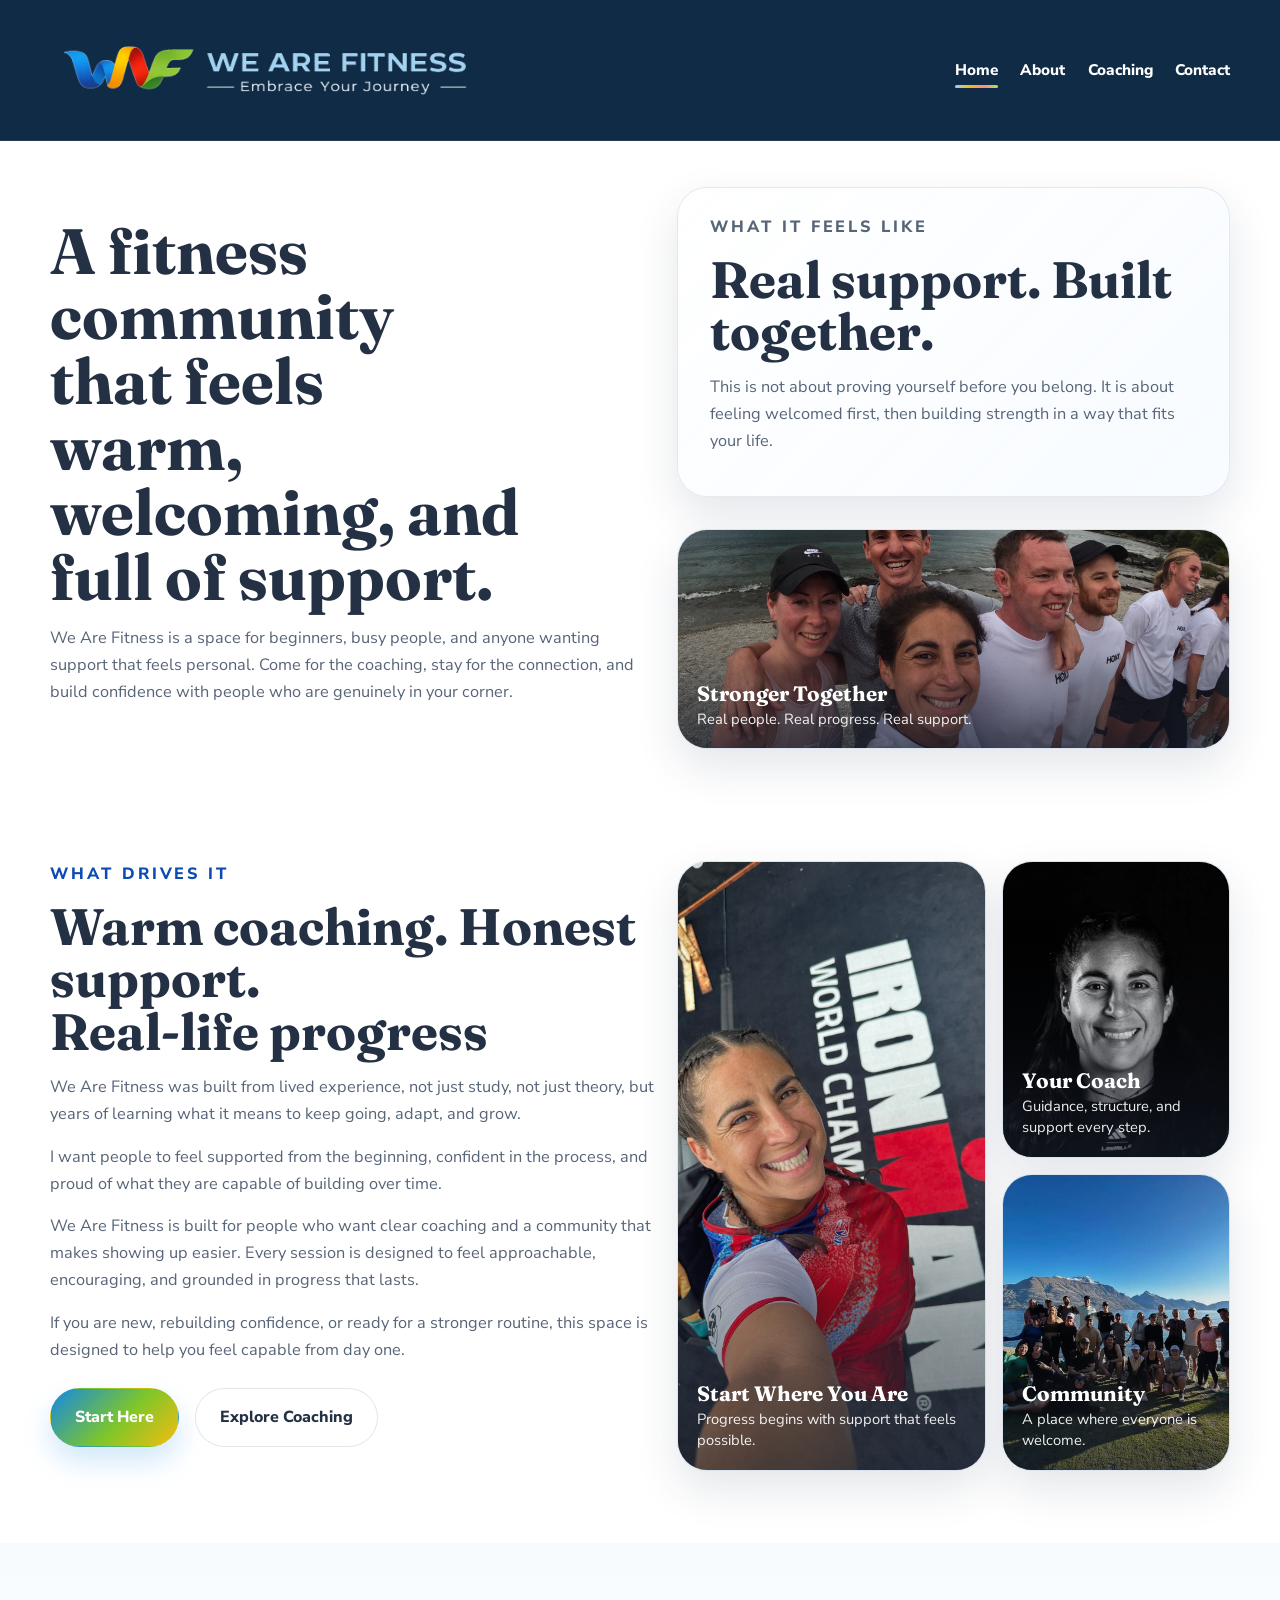
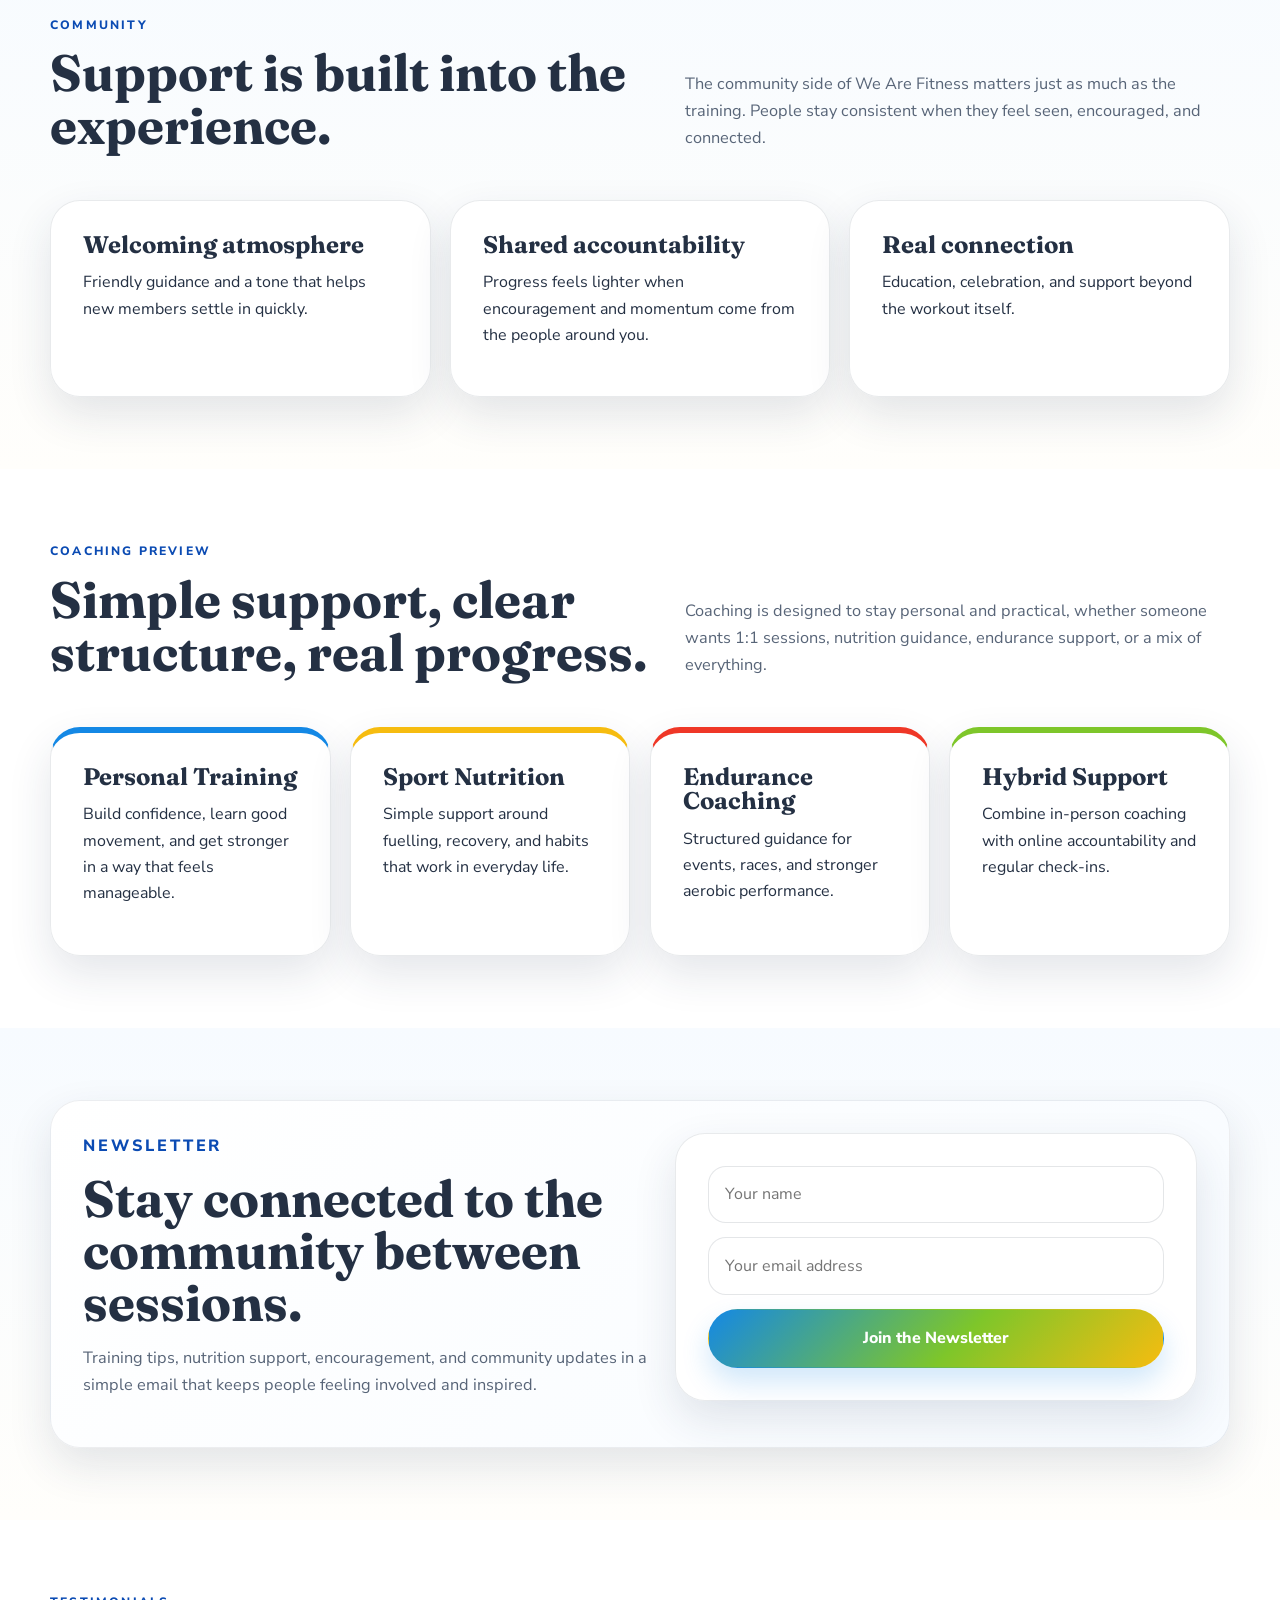
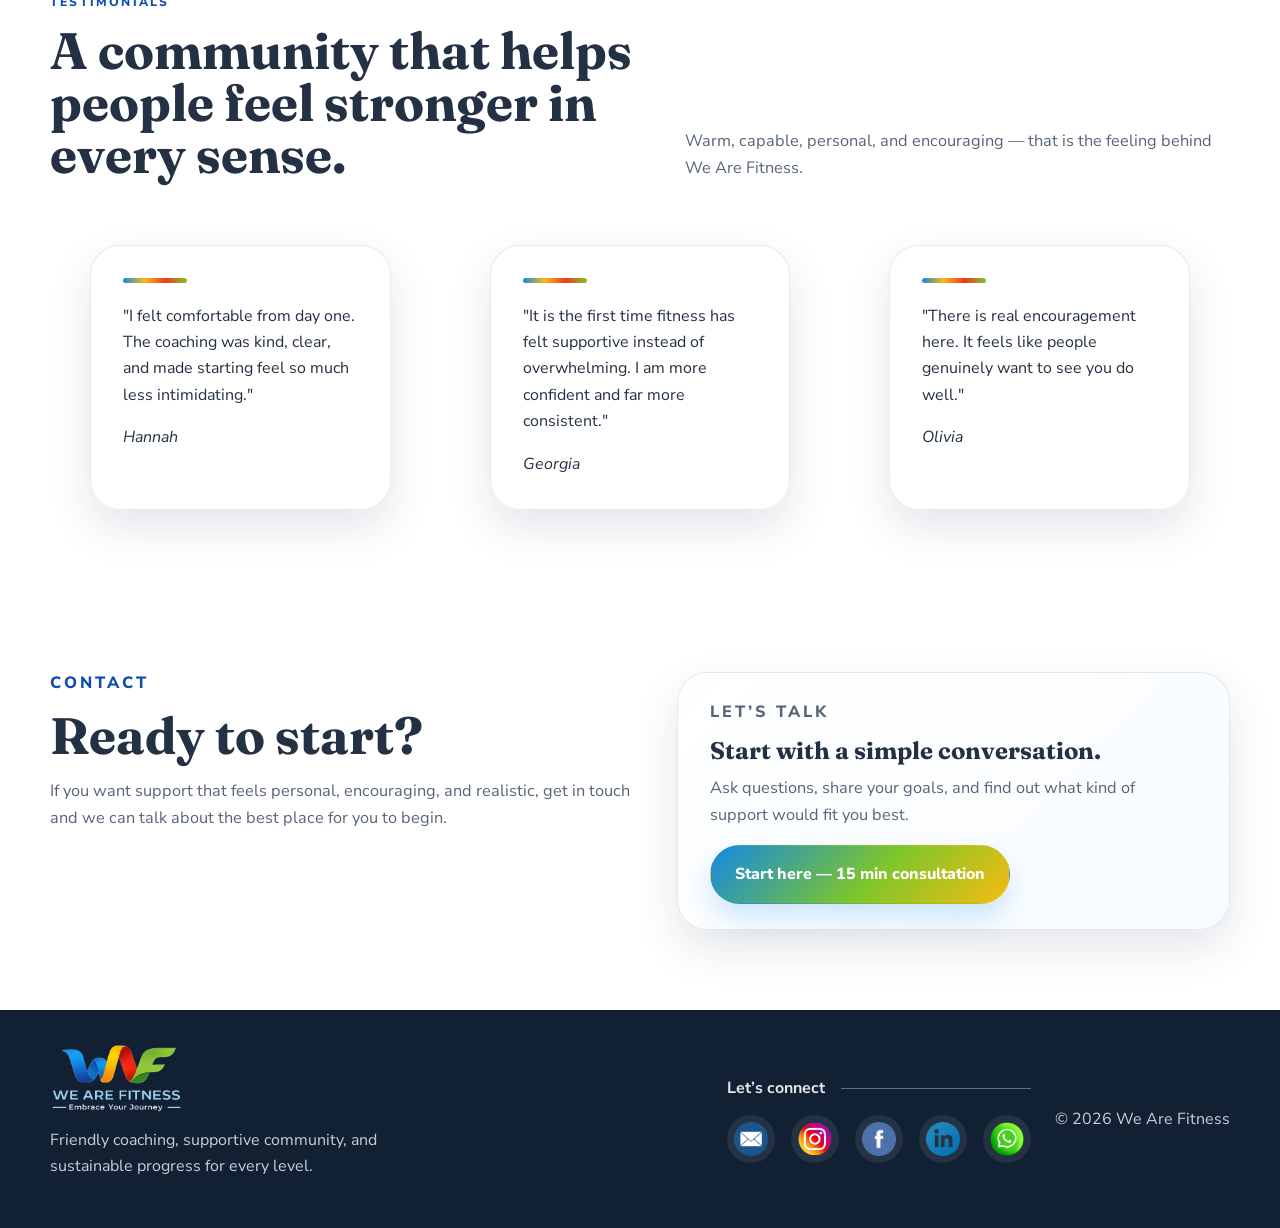
==== public/index.html @ d50c67e3 "Update index.html" ====
<!DOCTYPE html>
<html lang="en">
<head>
  <meta charset="UTF-8">
  <meta name="viewport" content="width=device-width, initial-scale=1.0">

  <title>We Are Fitness | Home</title>
  <meta
    name="description"
    content="Warm coaching. Honest support. Real-life progress."
  >

  <meta property="og:title" content="We Are Fitness">
  <meta property="og:description" content="Warm coaching. Honest support. Real-life progress.">
  <meta property="og:image" content="https://wearefitness.co/images/share-preview.png">
  <meta property="og:url" content="https://wearefitness.co">
  <meta property="og:type" content="website">

  <meta name="twitter:card" content="summary_large_image">
  <meta name="twitter:title" content="We Are Fitness">
  <meta name="twitter:description" content="Warm coaching. Honest support. Real-life progress.">
  <meta name="twitter:image" content="https://wearefitness.co/images/share-preview.png">

  <link rel="preconnect" href="https://fonts.googleapis.com">
  <link rel="preconnect" href="https://fonts.gstatic.com" crossorigin>
  <link href="https://fonts.googleapis.com/css2?family=Fraunces:wght@600;700&family=Nunito+Sans:wght@400;600;700;800&display=swap" rel="stylesheet">
  <link rel="stylesheet" href="style.css">
</head>
<body>
  <header class="site-header">
    <div class="container nav-shell">
      <a class="brand" href="index.html" aria-label="We Are Fitness home">
        <img class="site-logo" src="images/logo/logo_01.png" alt="We Are Fitness">
      </a>

      <button class="menu-toggle" type="button" aria-expanded="false" aria-label="Open menu">
        <span></span>
        <span></span>
        <span></span>
      </button>

      <nav class="site-nav" aria-label="Main navigation">
        <a class="is-active" href="index.html">Home</a>
        <a href="about.html">About</a>
        <a href="coaching.html">Coaching</a>
        <a href="contact.html">Contact</a>
      </nav>
    </div>
  </header>

  <main>
    <section class="hero">
      <div class="container hero-grid">
        <div class="hero-copy">
          <p class="eyebrow">Coaching. Community. Real life.</p>
          <h1>A fitness community that feels warm, welcoming, and full of support.</h1>
          <p class="hero-text">
            We Are Fitness is a space for beginners, busy people, and anyone wanting support that feels personal.
            Come for the coaching, stay for the connection, and build confidence with people who are genuinely in your corner.
          </p>
        </div>

        <div class="hero-visuals">
          <article class="story-card">
            <p class="story-label">What it feels like</p>
            <h2>Real support. Built together.</h2>
            <p>
              This is not about proving yourself before you belong. It is about feeling welcomed first,
              then building strength in a way that fits your life.
            </p>
          </article>

          <div class="photo-card photo-wide hero-single-photo">
            <img src="images/Pic_02.jpg" alt="Training session" class="real-image">
            <div class="image-overlay">
              <h3>Stronger Together</h3>
              <p>Real people. Real progress. Real support.</p>
            </div>
          </div>
        </div>
      </div>
    </section>

    <section class="section">
      <div class="container split-layout">
        <div class="section-copy">
          <p class="section-label">What drives it</p>
          <h2>Warm coaching. Honest support.<br>Real-life progress</h2>

          <p class="hero-text">
            We Are Fitness was built from lived experience, not just study, not just theory,
            but years of learning what it means to keep going, adapt, and grow.
          </p>

          <p>
            I want people to feel supported from the beginning, confident in the process,
            and proud of what they are capable of building over time.
          </p>

          <p>
            We Are Fitness is built for people who want clear coaching and a community that makes showing up easier.
            Every session is designed to feel approachable, encouraging, and grounded in progress that lasts.
          </p>

          <p>
            If you are new, rebuilding confidence, or ready for a stronger routine, this space is designed to help you feel capable from day one.
          </p>

          <div class="hero-actions" style="margin-top: 1.5rem;">
            <a class="button button-primary" href="contact.html">Start Here</a>
            <a class="button button-secondary" href="coaching.html">Explore Coaching</a>
          </div>
        </div>

        <div class="hero-photos home-bottom-photos">
          <div class="photo-card photo-tall">
            <img src="images/Pic_01.jpg" alt="Training environment" class="real-image">
            <div class="image-overlay">
              <h3>Start Where You Are</h3>
              <p>Progress begins with support that feels possible.</p>
            </div>
          </div>

          <div class="photo-card photo-small">
            <img src="images/coach.jpg" alt="Coach" class="real-image">
            <div class="image-overlay">
              <h3>Your Coach</h3>
              <p>Guidance, structure, and support every step.</p>
            </div>
          </div>

          <div class="photo-card photo-small">
            <img src="images/Pic_03.jpg" alt="Community moment" class="real-image">
            <div class="image-overlay">
              <h3>Community</h3>
              <p>A place where everyone is welcome.</p>
            </div>
          </div>
        </div>
      </div>
    </section>

    <section class="section section-soft">
      <div class="container">
        <div class="section-head">
          <div>
            <p class="section-label">Community</p>
            <h2>Support is built into the experience.</h2>
          </div>
          <p class="section-intro">
            The community side of We Are Fitness matters just as much as the training. People stay consistent when they feel seen, encouraged, and connected.
          </p>
        </div>

        <div class="community-grid">
          <article class="community-card">
            <h3>Welcoming atmosphere</h3>
            <p>Friendly guidance and a tone that helps new members settle in quickly.</p>
          </article>

          <article class="community-card">
            <h3>Shared accountability</h3>
            <p>Progress feels lighter when encouragement and momentum come from the people around you.</p>
          </article>

          <article class="community-card">
            <h3>Real connection</h3>
            <p>Education, celebration, and support beyond the workout itself.</p>
          </article>
        </div>
      </div>
    </section>

    <section class="section">
      <div class="container">
        <div class="section-head">
          <div>
            <p class="section-label">Coaching Preview</p>
            <h2>Simple support, clear structure, real progress.</h2>
          </div>
          <p class="section-intro">
            Coaching is designed to stay personal and practical, whether someone wants 1:1 sessions, nutrition guidance, endurance support, or a mix of everything.
          </p>
        </div>

        <div class="services-grid">
          <article class="service-card accent-blue">
            <h3>Personal Training</h3>
            <p>Build confidence, learn good movement, and get stronger in a way that feels manageable.</p>
          </article>

          <article class="service-card accent-yellow">
            <h3>Sport Nutrition</h3>
            <p>Simple support around fuelling, recovery, and habits that work in everyday life.</p>
          </article>

          <article class="service-card accent-red">
            <h3>Endurance Coaching</h3>
            <p>Structured guidance for events, races, and stronger aerobic performance.</p>
          </article>

          <article class="service-card accent-green">
            <h3>Hybrid Support</h3>
            <p>Combine in-person coaching with online accountability and regular check-ins.</p>
          </article>
        </div>
      </div>
    </section>

    <section class="section section-soft">
      <div class="container newsletter-shell">
        <div class="newsletter-copy">
          <p class="section-label">Newsletter</p>
          <h2>Stay connected to the community between sessions.</h2>
          <p>
            Training tips, nutrition support, encouragement, and community updates in a simple email that keeps people feeling involved and inspired.
          </p>
        </div>

        <form class="newsletter-form">
          <label class="sr-only" for="home-newsletter-name">Name</label>
          <input id="home-newsletter-name" name="name" type="text" placeholder="Your name">

          <label class="sr-only" for="home-newsletter-email">Email</label>
          <input id="home-newsletter-email" name="email" type="email" placeholder="Your email address">

          <button class="button button-primary" type="submit">Join the Newsletter</button>
        </form>
      </div>
    </section>

    <section class="section">
      <div class="container">
        <div class="section-head">
          <div>
            <p class="section-label">Testimonials</p>
            <h2>A community that helps people feel stronger in every sense.</h2>
          </div>
          <p class="section-intro">
            Warm, capable, personal, and encouraging — that is the feeling behind We Are Fitness.
          </p>
        </div>

        <div class="testimonials-grid">
          <blockquote class="testimonial-card">
            <p>"I felt comfortable from day one. The coaching was kind, clear, and made starting feel so much less intimidating."</p>
            <cite>Hannah</cite>
          </blockquote>

          <blockquote class="testimonial-card">
            <p>"It is the first time fitness has felt supportive instead of overwhelming. I am more confident and far more consistent."</p>
            <cite>Georgia</cite>
          </blockquote>

          <blockquote class="testimonial-card">
            <p>"There is real encouragement here. It feels like people genuinely want to see you do well."</p>
            <cite>Olivia</cite>
          </blockquote>
        </div>
      </div>
    </section>

    <section class="section contact-section">
      <div class="container split-layout">
        <div class="section-copy">
          <p class="section-label">Contact</p>
          <h2>Ready to start?</h2>
          <p>
            If you want support that feels personal, encouraging, and realistic, get in touch and we can talk about the best place for you to begin.
          </p>
        </div>

        <div class="story-card">
          <p class="story-label">Let’s talk</p>
          <h3>Start with a simple conversation.</h3>
          <p>
            Ask questions, share your goals, and find out what kind of support would fit you best.
          </p>

          <div style="margin-top: 1rem;">
            <a class="button button-primary" href="contact.html">Start here — 15 min consultation</a>
          </div>
        </div>
      </div>
    </section>
  </main>

  <footer class="site-footer">
    <div class="container footer-shell footer-stack">
      <div class="footer-branding">
        <img class="footer-logo" src="images/logo/logo_02.png" alt="We Are Fitness">
        <p>Friendly coaching, supportive community, and sustainable progress for every level.</p>
      </div>

      <div>
        <div class="footer-connect-row">
          <span class="footer-connect-text">Let’s connect</span>
          <div class="footer-connect-line"></div>
        </div>

        <div class="footer-social">
          <a href="mailto:wearefitness.nz@outlook.com" target="_blank" rel="noopener noreferrer" aria-label="Email We Are Fitness">
            <img src="images/icons/email.png" alt="Email">
          </a>

          <a href="https://www.instagram.com/wearefitness.pt/" target="_blank" rel="noopener noreferrer" aria-label="Instagram">
            <img src="images/icons/instagram.png" alt="Instagram">
          </a>

          <a href="https://www.facebook.com/wearefitness.nz" target="_blank" rel="noopener noreferrer" aria-label="Facebook">
            <img src="images/icons/facebook.png" alt="Facebook">
          </a>

          <a href="https://www.linkedin.com/in/carolina-ramirez-07b8783b6/" target="_blank" rel="noopener noreferrer" aria-label="LinkedIn">
            <img src="images/icons/linkin.png" alt="LinkedIn">
          </a>

          <a href="https://wa.me/64211202009" target="_blank" rel="noopener noreferrer" aria-label="WhatsApp">
            <img src="images/icons/whatsapp.png" alt="WhatsApp">
          </a>
        </div>
      </div>

      <p class="footer-copy">© 2026 We Are Fitness</p>
    </div>
  </footer>

  <script src="script.js"></script>
</body>
</html>
---- public/style.css ----
:root {
  --brand-blue: #1488e5;
  --brand-blue-deep: #0b4bb3;
  --brand-yellow: #f6bc10;
  --brand-red: #ef3727;
  --brand-green: #7ec62a;
  --ink: #243043;
  --ink-soft: #586578;
  --surface: #ffffff;
  --surface-soft: #f7fbff;
  --border: rgba(36, 48, 67, 0.1);
  --shadow: 0 18px 44px rgba(29, 47, 84, 0.12);
  --radius-xl: 30px;
  --radius-lg: 22px;
  --radius-md: 16px;
  --container: 1180px;
}

* {
  box-sizing: border-box;
}

html {
  scroll-behavior: smooth;
  width: 100%;
  overflow-x: hidden;
}

body {
  margin: 0;
  width: 100%;
  overflow-x: hidden;
  font-family: "Nunito Sans", sans-serif;
  color: var(--ink);
  line-height: 1.65;
  background: #ffffff;
}

a {
  color: inherit;
  text-decoration: none;
}

img {
  display: block;
  max-width: 100%;
}

button,
input,
textarea {
  font: inherit;
}

.container {
  width: min(calc(100% - 2rem), var(--container));
  margin: 0 auto;
}

.section {
  padding: 4.5rem 0;
}

.section-soft {
  background: linear-gradient(180deg, #f7fbff 0%, #fffefb 100%);
}

.eyebrow,
.section-label,
.story-label {
  margin: 0 0 0.8rem;
  font-size: 0.76rem;
  font-weight: 800;
  letter-spacing: 0.18em;
  text-transform: uppercase;
  color: rgba(255, 255, 255, 0.9);
}

h1,
h2,
h3 {
  margin: 0;
  font-family: "Fraunces", serif;
  line-height: 1.02;
}

h1 {
  font-size: clamp(2.5rem, 5vw, 4.5rem);
  margin-bottom: 1rem;
  max-width: 11ch;
}

h2 {
  font-size: clamp(2rem, 4vw, 3.4rem);
  margin-bottom: 1rem;
}

h3 {
  font-size: 1.5rem;
  margin-bottom: 0.75rem;
}

p {
  margin: 0 0 1rem;
}

.site-header {
  position: sticky;
  top: 0;
  z-index: 50;
  background: #102b46;
  border-bottom: 1px solid rgba(255, 255, 255, 0.08);
  backdrop-filter: blur(12px);
}

.nav-shell,
.footer-shell {
  display: flex;
  align-items: center;
  justify-content: space-between;
  gap: 1rem;
}

.nav-shell {
  padding: 0;
  min-height: auto;
  align-items: center;
}

.brand {
  display: inline-flex;
  align-items: center;
}

.site-logo {
  width: auto;
  height: clamp(110px, 11vw, 140px);
  max-width: min(420px, 60vw);
  object-fit: contain;
}

.site-nav {
  display: flex;
  align-items: center;
  gap: 1.4rem;
}

.site-nav a {
  position: relative;
  font-weight: 800;
  font-size: 0.96rem;
  color: #ffffff;
}

.site-nav a::after {
  content: "";
  position: absolute;
  left: 0;
  bottom: -0.35rem;
  width: 100%;
  height: 3px;
  border-radius: 999px;
  background: linear-gradient(90deg, #8fd3ff, var(--brand-yellow), #ff8a80, #a7e163);
  opacity: 0;
  transform: scaleX(0.6);
  transition: opacity 0.2s ease, transform 0.2s ease;
}

.site-nav a:hover::after,
.site-nav a.is-active::after {
  opacity: 1;
  transform: scaleX(1);
}

.menu-toggle {
  display: none;
  width: 46px;
  height: 46px;
  padding: 0;
  border: 1px solid rgba(255, 255, 255, 0.2);
  border-radius: 50%;
  background: rgba(255, 255, 255, 0.08);
  cursor: pointer;
}

.menu-toggle span {
  display: block;
  width: 18px;
  height: 2px;
  margin: 4px auto;
  background: #ffffff;
}

.hero {
  padding: 2.75rem 0 2.5rem;
}

.page-hero {
  margin-top: 2rem;
}

.hero-grid,
.split-layout,
.newsletter-shell {
  display: grid;
  grid-template-columns: 1.05fr 0.95fr;
  gap: 1rem;
  align-items: start;
}

.hero-copy,
.hero-visuals,
.hero-grid > *,
.split-layout > *,
.newsletter-shell > *,
.section-head > *,
.community-grid > *,
.services-grid > *,
.testimonials-grid > * {
  min-width: 0;
}

.hero-visuals {
  display: grid;
  gap: 2rem;
  align-content: start;
}

.hero-text,
.section-copy p,
.section-intro,
.newsletter-copy p,
.contact-card p,
.story-card p {
  color: var(--ink-soft);
  font-size: 1.02rem;
}

.hero-actions,
.section-cta-row {
  display: flex;
  flex-wrap: wrap;
  gap: 1rem;
}

.hero-actions {
  margin: 2rem 0 1.25rem;
}

.hero-highlights {
  display: flex;
  flex-wrap: wrap;
  gap: 0.75rem;
}

.hero-highlights span {
  padding: 0.7rem 1rem;
  border-radius: 999px;
  background: rgba(255, 255, 255, 0.86);
  border: 1px solid rgba(36, 48, 67, 0.08);
  font-weight: 700;
  font-size: 0.92rem;
}

.button {
  display: inline-flex;
  align-items: center;
  justify-content: center;
  min-height: 52px;
  padding: 0.95rem 1.5rem;
  border-radius: 999px;
  border: 1px solid transparent;
  font-weight: 800;
  transition: transform 0.2s ease, box-shadow 0.2s ease;
}

.button:hover {
  transform: translateY(-2px);
}

.button-primary {
  color: #ffffff;
  background: linear-gradient(135deg, var(--brand-blue) 0%, var(--brand-green) 55%, var(--brand-yellow) 100%);
  box-shadow: 0 14px 28px rgba(20, 136, 229, 0.2);
}

.button-secondary {
  background: #ffffff;
  border-color: rgba(36, 48, 67, 0.12);
}

.story-card,
.service-card,
.community-card,
.testimonial-card,
.contact-card,
.newsletter-form,
.photo-card {
  border-radius: var(--radius-xl);
  box-shadow: var(--shadow);
}

.story-card,
.service-card,
.community-card,
.testimonial-card,
.contact-card,
.newsletter-form {
  padding: 2rem;
  background: rgba(255, 255, 255, 0.92);
  border: 1px solid var(--border);
}

.story-card {
  align-self: start;
  margin-top: 0.15rem;
  padding: 1.6rem 2rem;
  background: linear-gradient(135deg, rgba(255, 255, 255, 0.98), rgba(247, 251, 255, 0.95));
}

.story-label,
.section-label,
.section-copy .section-label,
.newsletter-copy .section-label {
  color: var(--brand-blue-deep);
}

.hero-photos {
  display: grid;
  grid-template-columns: 1.15fr 0.85fr;
  grid-template-rows: repeat(2, minmax(180px, 1fr));
  gap: 1rem;
  align-items: stretch;
}

.photo-tall {
  grid-row: span 2;
  min-height: 430px;
}

.photo-small {
  min-height: 205px;
}

.photo-wide {
  min-height: 330px;
}

.photo-card {
  position: relative;
  overflow: hidden;
  border: 1px solid rgba(36, 48, 67, 0.08);
  background: #eaf4ff;
}

.real-image {
  width: 100%;
  height: 100%;
  min-height: inherit;
  object-fit: cover;
}

.photo-card::after {
  content: "";
  position: absolute;
  inset: 0;
  background: linear-gradient(to top, rgba(20, 26, 39, 0.68) 0%, rgba(20, 26, 39, 0.18) 42%, rgba(20, 26, 39, 0.02) 72%);
  z-index: 1;
}

.image-overlay {
  position: absolute;
  left: 1.2rem;
  right: 1.2rem;
  bottom: 1.15rem;
  z-index: 2;
  color: #ffffff;
}

.image-overlay h3 {
  margin: 0 0 0.3rem;
  font-size: 1.3rem;
  color: #ffffff;
}

.image-overlay p {
  margin: 0;
  color: rgba(255, 255, 255, 0.92);
  font-size: 0.92rem;
  line-height: 1.45;
}

.section-head {
  display: grid;
  grid-template-columns: 1.05fr 0.95fr;
  gap: 2rem;
  align-items: end;
  margin-bottom: 2rem;
}

.community-grid,
.services-grid,
.testimonials-grid {
  display: grid;
  gap: 1.2rem;
}

.community-grid {
  grid-template-columns: repeat(3, 1fr);
}

.services-grid {
  grid-template-columns: repeat(4, 1fr);
}

.testimonials-grid {
  grid-template-columns: repeat(3, 1fr);
}

.accent-blue {
  border-top: 6px solid var(--brand-blue);
}

.accent-yellow {
  border-top: 6px solid var(--brand-yellow);
}

.accent-red {
  border-top: 6px solid var(--brand-red);
}

.accent-green {
  border-top: 6px solid var(--brand-green);
}

.newsletter-shell {
  padding: 2rem;
  border-radius: var(--radius-xl);
  background: linear-gradient(135deg, rgba(255, 255, 255, 0.96), rgba(247, 251, 255, 0.96));
  border: 1px solid rgba(36, 48, 67, 0.08);
  box-shadow: var(--shadow);
}

.newsletter-form {
  display: grid;
  gap: 0.9rem;
}

.newsletter-form input {
  width: 100%;
  min-height: 52px;
  padding: 0.9rem 1rem;
  border: 1px solid rgba(36, 48, 67, 0.12);
  border-radius: 18px;
  background: #ffffff;
  color: var(--ink);
}

.testimonial-card::before {
  content: "";
  display: block;
  width: 64px;
  height: 5px;
  margin-bottom: 1.2rem;
  border-radius: 999px;
  background: linear-gradient(90deg, var(--brand-blue), var(--brand-yellow), var(--brand-red), var(--brand-green));
}

.contact-section {
  padding-bottom: 5rem;
}

.contact-card a,
.footer-links a {
  text-decoration: underline;
  text-underline-offset: 0.18em;
}

/* Social icons */
.social-links {
  display: flex;
  flex-direction: row;
  gap: 2rem;
  align-items: center;
  flex-wrap: wrap;
  margin-top: 1.2rem;
}

.social-links a {
  display: inline-flex;
  align-items: center;
  justify-content: center;
  width: 55px;
  height: 55px;
  border-radius: 90%;
  background: #102b46;
  border: none;
  box-shadow: none;
  transition: transform 0.25s ease, background 0.25s ease;
}

.social-links a:hover {
  transform: translateY(-4px);
  background: #1f4e86;
}

.social-links img {
  width: 85%;
  height: 85%;
  object-fit: contain;
}

/* About page */
.photo-about-hero {
  max-width: 350px;
  margin: 0 auto;
}

/* Contact page */
.photo-contact-hero {
  height: 240px;
}

.contact-top-row {
  display: grid;
  grid-template-columns: 1.2fr 0.8fr;
  gap: 2rem;
  align-items: start;
  margin-top: -2rem;
  margin-bottom: 2.5rem;
}

.contact-copy-block {
  max-width: 600px;
  margin: 0;
  padding: 0;
  background: transparent;
  box-shadow: none;
  border: none;
  border-radius: 0;
}

.contact-copy-block .section-label,
.contact-copy-block h2,
.contact-copy-block p {
  margin-left: 0;
  text-align: left;
}

.contact-icons {
  display: flex;
  align-items: flex-start;
  justify-content: flex-start;
  padding-top: 6.5rem;
}

.contact-icons .social-links {
  justify-content: flex-start;
  margin-top: 0;
  gap: 2.5rem;
}

.contact-form {
  max-width: 760px;
}

.site-footer {
  padding: 2rem 0;
  color: rgba(255, 255, 255, 0.78);
  background: #112033;
}

.footer-stack {
  display: grid;
  grid-template-columns: 1.3fr auto auto;
  align-items: center;
  gap: 1.5rem;
}

.footer-branding p {
  max-width: 24rem;
}

.footer-logo {
  height: 70px;
  width: auto;
  margin-bottom: 0.9rem;
}

.footer-links {
  display: flex;
  flex-wrap: wrap;
  gap: 1rem 1.4rem;
  font-weight: 700;
}

.footer-copy {
  margin: 0;
  white-space: nowrap;
}

.sr-only {
  position: absolute;
  width: 1px;
  height: 1px;
  padding: 0;
  margin: -1px;
  overflow: hidden;
  clip: rect(0, 0, 0, 0);
  white-space: nowrap;
  border: 0;
}

/* ===== FOOTER SOCIAL (GLOBAL) ===== */

.footer-connect-row {
  display: flex;
  align-items: center;
  gap: 1rem;
  margin-bottom: 0.85rem;
}

.footer-connect-text {
  font-weight: 700;
  color: rgba(255, 255, 255, 0.9);
  white-space: nowrap;
}

.footer-connect-line {
  height: 1px;
  background: rgba(255, 255, 255, 0.35);
  flex-grow: 1;
}

.footer-social {
  display: flex;
  flex-wrap: wrap;
  gap: 1rem;
  align-items: center;
  justify-content: flex-start;
}

.footer-social a {
  width: 52px;
  height: 52px;
  display: inline-flex;
  align-items: center;
  justify-content: center;
  border-radius: 50%;
  background: rgba(255, 255, 255, 0.08);
  overflow: hidden;
  transition: transform 0.25s ease, background 0.25s ease;
}

.footer-social a:hover {
  transform: translateY(-3px);
  background: rgba(255, 255, 255, 0.16);
}

.footer-social img {
  width: 24px;
  height: 24px;
  object-fit: contain;
}

@media (max-width: 1120px) {
  .hero-grid,
  .split-layout,
  .newsletter-shell,
  .section-head,
  .community-grid,
  .services-grid,
  .testimonials-grid,
  .footer-stack {
    grid-template-columns: 1fr;
  }

  .photo-tall {
    grid-row: auto;
    min-height: 340px;
  }

  .footer-copy {
    white-space: normal;
  }
}

@media (max-width: 980px) {
  .hero-photos {
    grid-template-columns: 1fr;
    grid-template-rows: auto;
  }

  .photo-tall,
  .photo-small,
  .photo-wide {
    min-height: 260px;
  }
}

@media (max-width: 900px) {
  .contact-top-row {
    grid-template-columns: 1fr;
    margin-top: -1rem;
  }

  .contact-icons {
    justify-content: flex-start;
    padding-top: 0;
  }

  .contact-icons .social-links {
    gap: 1.4rem;
  }
}

@media (max-width: 760px) {
  .menu-toggle {
    display: inline-block;
  }

  .site-nav {
    position: absolute;
    top: calc(100% + 0.6rem);
    right: 1rem;
    left: 1rem;
    display: none;
    flex-direction: column;
    align-items: flex-start;
    padding: 1rem;
    border-radius: var(--radius-lg);
    background: #163a63;
    border: 1px solid rgba(255, 255, 255, 0.12);
    box-shadow: var(--shadow);
  }

  .site-nav.is-open {
    display: flex;
  }

  .nav-shell {
    min-height: 90px;
  }

  .hero,
  .section {
    padding: 3.2rem 0;
  }

  .container {
    width: min(calc(100% - 1.2rem), var(--container));
  }

  h1 {
    max-width: 100%;
    font-size: clamp(2.1rem, 8vw, 3rem);
  }

  h2 {
    font-size: clamp(1.75rem, 7vw, 2.4rem);
  }

  .site-logo {
    height: clamp(95px, 22vw, 130px);
    max-width: 250px;
  }

  .story-card,
  .service-card,
  .community-card,
  .testimonial-card,
  .contact-card,
  .newsletter-form {
    padding: 1.4rem;
  }

  .image-overlay {
    left: 1rem;
    right: 1rem;
    bottom: 1rem;
  }

  .image-overlay h3 {
    font-size: 1.1rem;
  }

  .image-overlay p {
    font-size: 0.88rem;
  }

  .social-links {
    gap: 1rem;
  }

  .social-links a {
    width: 52px;
    height: 52px;
  }

  .social-links img {
    width: 65%;
    height: 65%;
  }
}

/* FORCE consistent footer icon size across all pages */
.site-footer .footer-social a {
  width: 48px !important;
  height: 48px !important;
}

.site-footer .footer-social img {
  width: 34px !important;
  height: 34px !important;
}

.hero-single-photo {
  min-height: 180px;
  max-height: 220px;
}
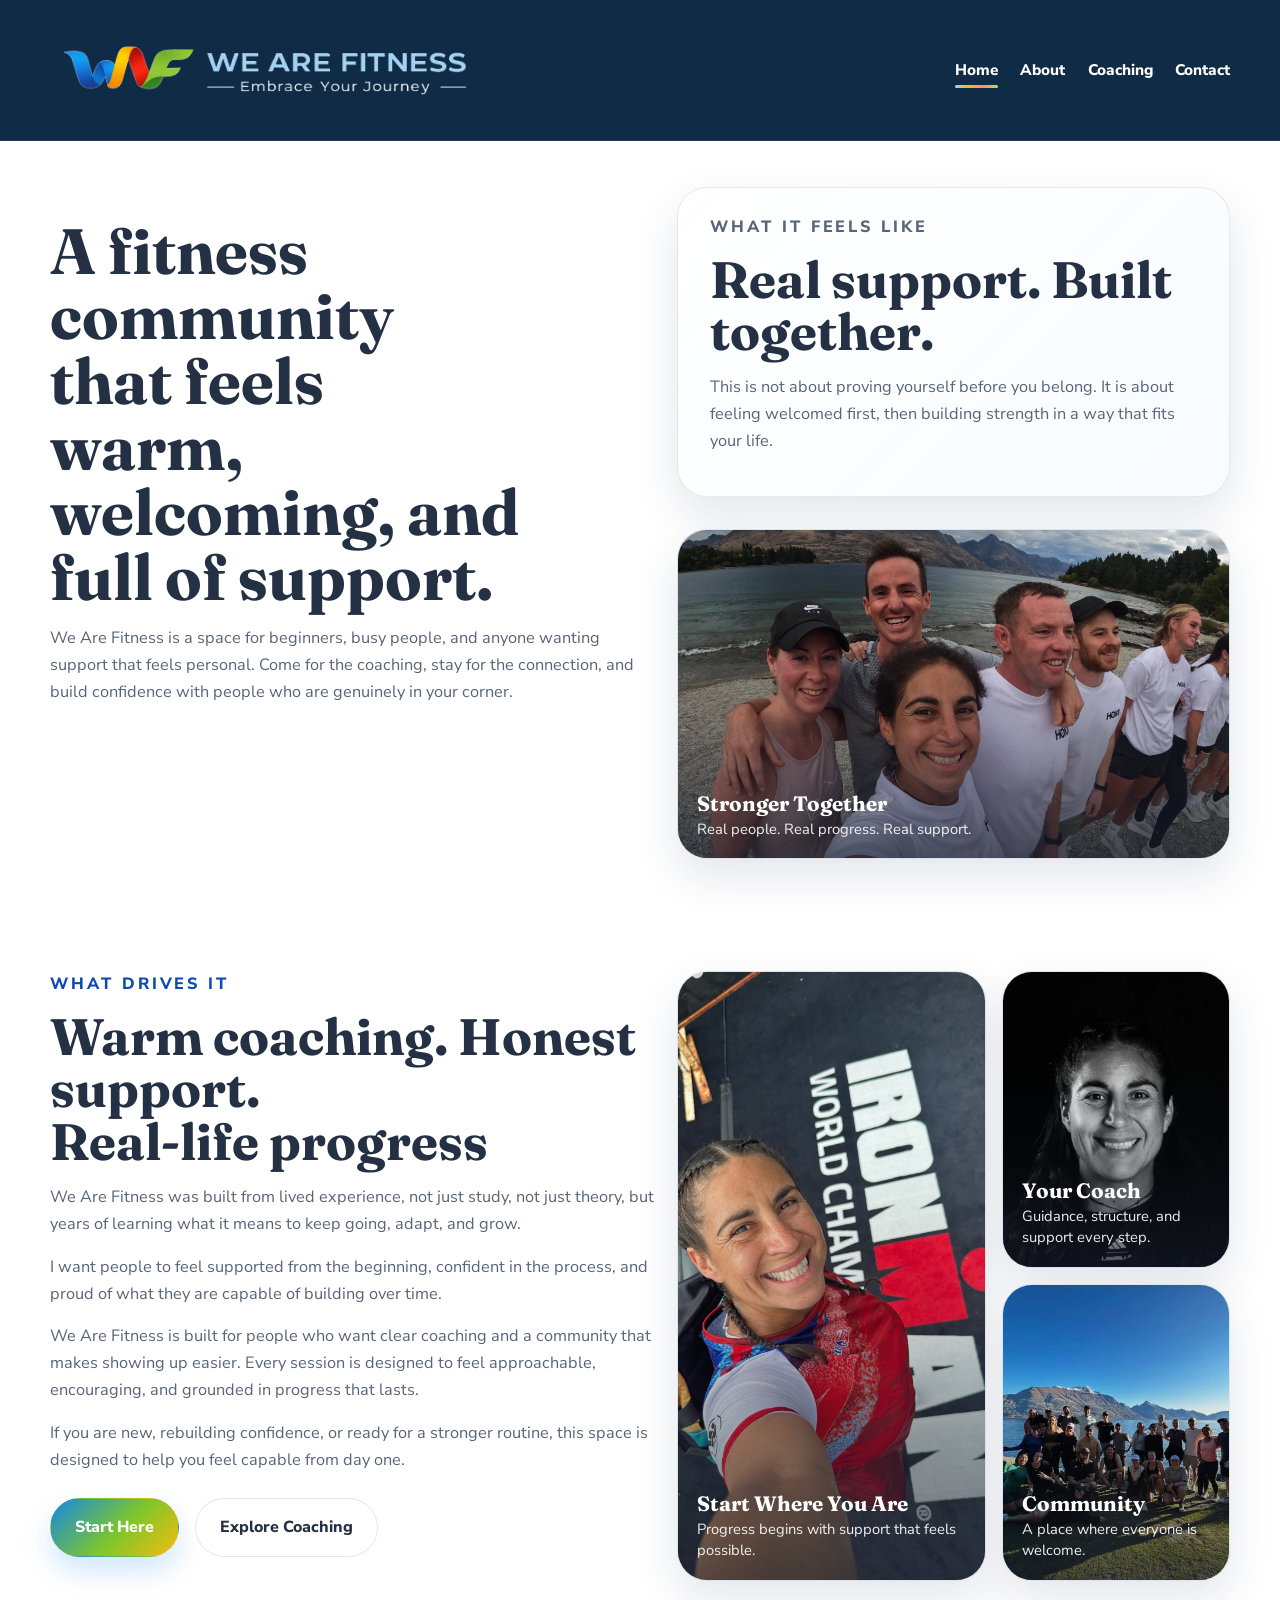
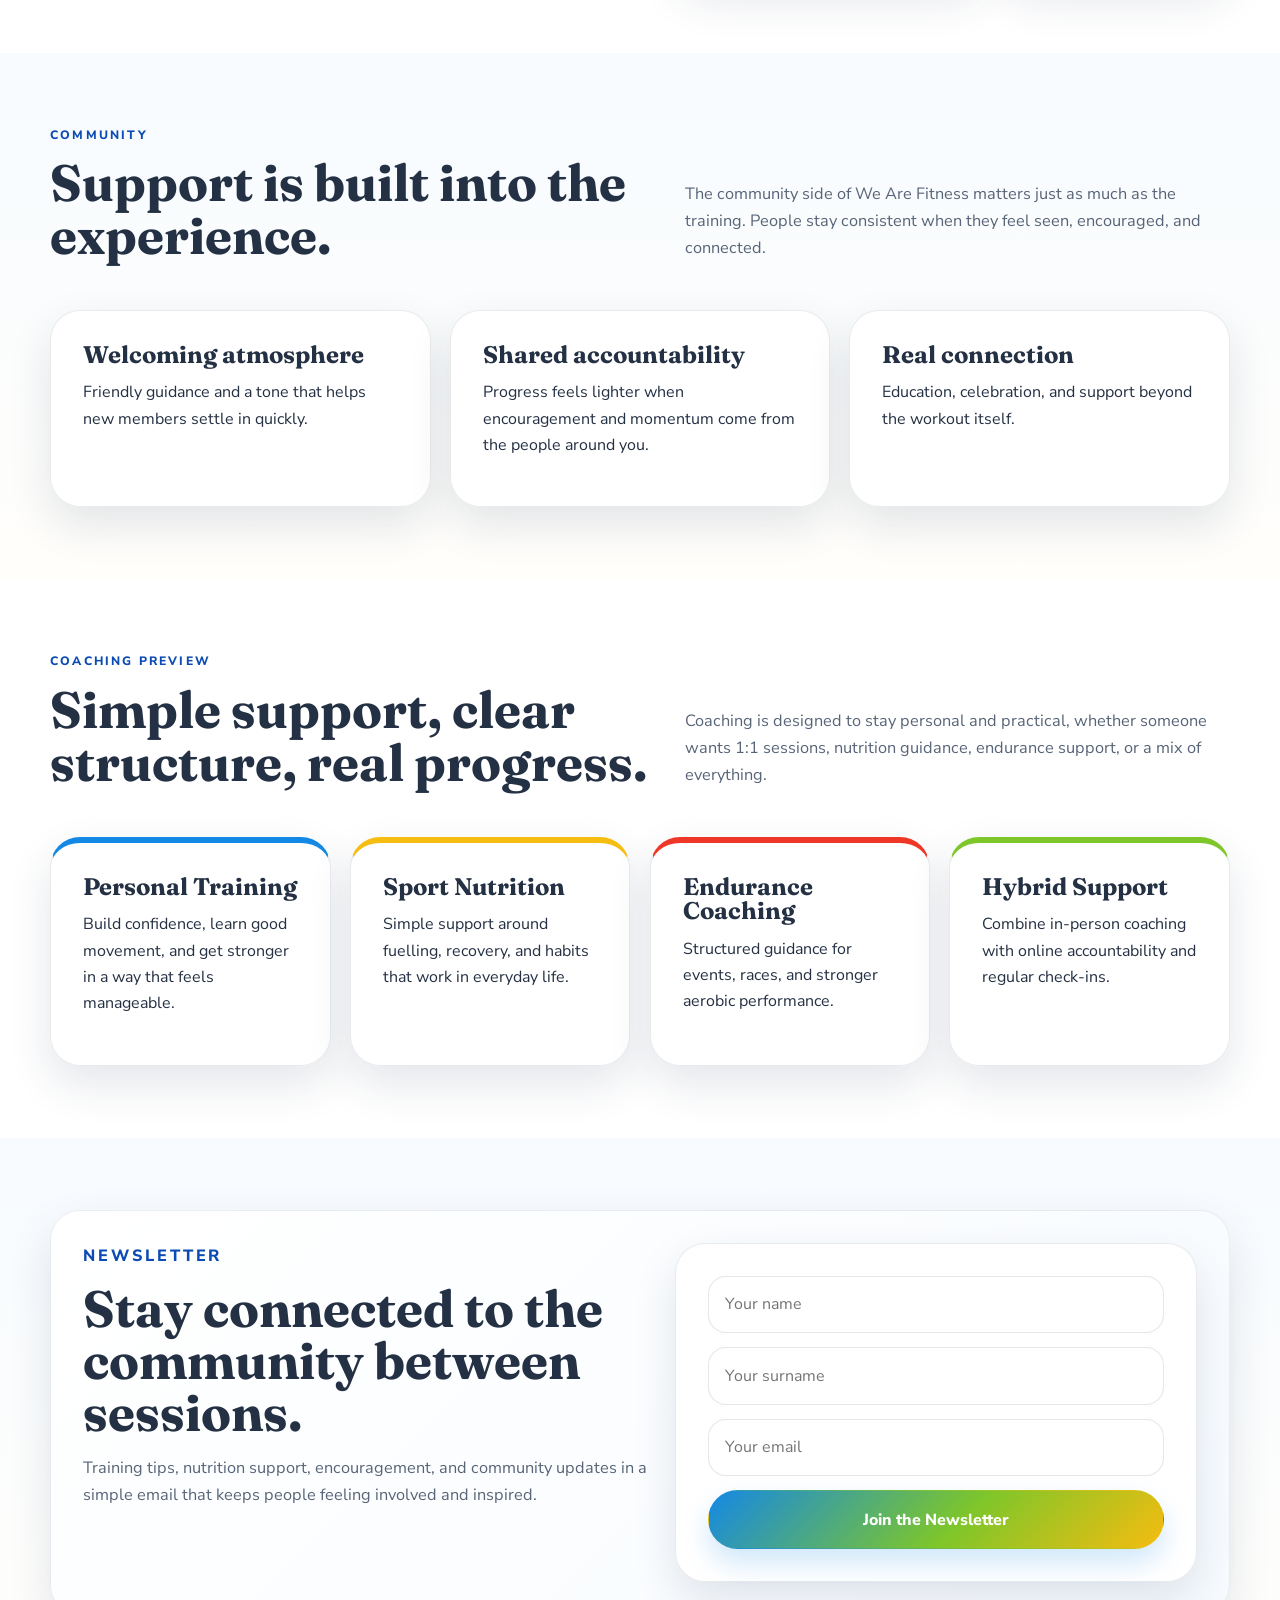
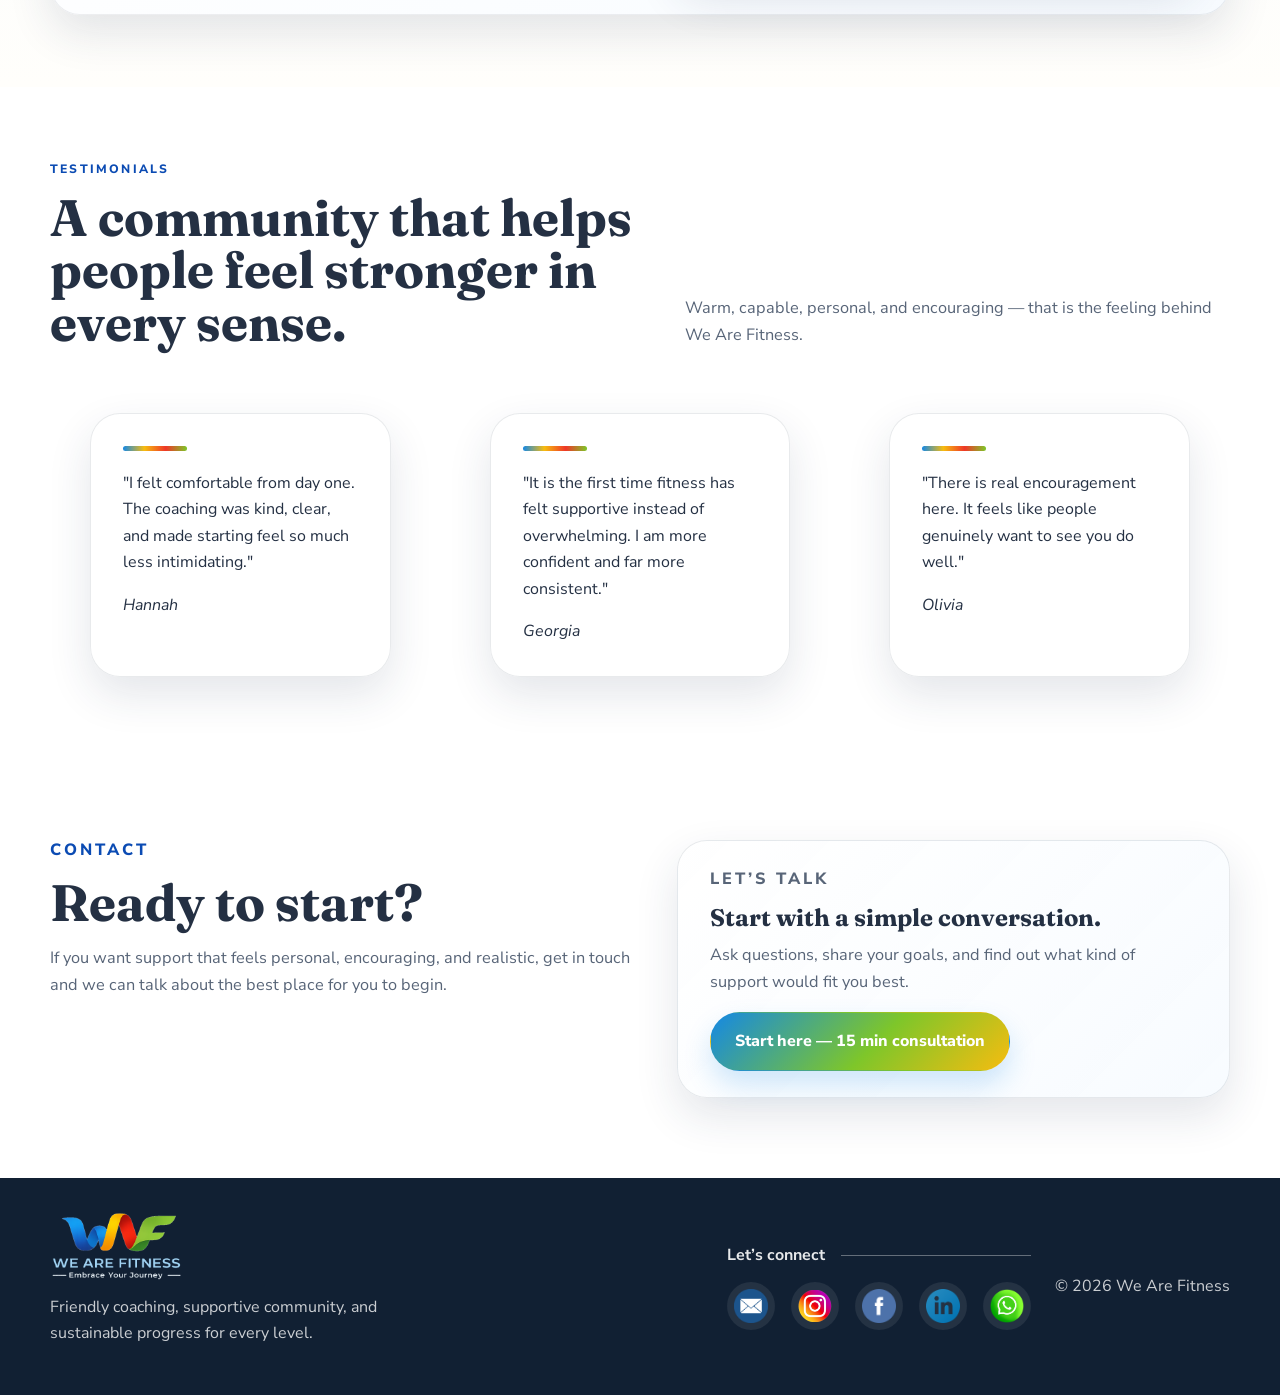
==== commit 176f4757: "Update index.html" ====
--- a/public/index.html
+++ b/public/index.html
@@ -217,16 +217,32 @@
           </p>
         </div>
 
-        <form class="newsletter-form">
-          <label class="sr-only" for="home-newsletter-name">Name</label>
-          <input id="home-newsletter-name" name="name" type="text" placeholder="Your name">
-
-          <label class="sr-only" for="home-newsletter-email">Email</label>
-          <input id="home-newsletter-email" name="email" type="email" placeholder="Your email address">
-
-          <button class="button button-primary" type="submit">Join the Newsletter</button>
-        </form>
-      </div>
+<form
+  action="https://wearefitness.us14.list-manage.com/subscribe/post?u=28959d4007cb6961cdeba0f75&amp;id=13c190676f&amp;f_id=00e0bee5f0"
+  method="post"
+  target="_blank"
+  class="newsletter-form"
+>
+
+  <input type="text" name="FNAME" placeholder="Your name">
+
+  <input type="text" name="LNAME" placeholder="Your surname">
+
+  <input type="email" name="EMAIL" placeholder="Your email" required>
+
+  <!-- 👇 THIS connects to Newsletter -->
+  <input type="hidden" name="group[47480][2]" value="1">
+
+  <!-- spam protection (keep this) -->
+  <div style="position:absolute; left:-5000px;" aria-hidden="true">
+    <input type="text" name="b_28959d4007cb6961cdeba0f75_13c190676f" tabindex="-1">
+  </div>
+
+  <button type="submit" class="button button-primary">
+    Join the Newsletter
+  </button>
+
+</form>
     </section>
 
     <section class="section">
--- a/public/style.css
+++ b/public/style.css
@@ -815,6 +815,85 @@
 }
 
 .hero-single-photo {
-  min-height: 180px;
   max-height: 220px;
 }
+
+.about-story-block .section-copy {
+  padding-right: 1rem;
+}
+.about-hero-photos {
+  display: grid;
+  grid-template-columns: 1.15fr 0.85fr;
+  grid-template-rows: repeat(2, minmax(220px, 1fr));
+  gap: 1rem;
+  align-items: stretch;
+}
+
+.about-hero-photos .photo-tall {
+  grid-row: span 2;
+  min-height: 500px;
+}
+
+.about-hero-photos .photo-small {
+  min-height: 240px;
+}
+
+.about-story-images-row {
+  display: grid;
+  grid-template-columns: 1fr 1fr;
+  gap: 1rem;
+}
+
+.about-story-images-row .photo-card {
+  min-height: 240px;
+}
+
+.about-story-images-row {
+  display: grid;
+  grid-template-columns: 1fr 1fr;
+  gap: 1rem;
+
+  margin-top: 3.5rem; /* 👈 THIS is the key */
+}
+
+.about-athlete-images {
+  display: grid;
+  grid-template-columns: 1fr 1fr;
+  gap: 1rem;
+
+  margin-top: 5.5rem;   /* push down */
+  margin-bottom: -1.5rem; /* 👈 pulls bottom back up */
+}
+
+.about-athlete-images .photo-card {
+  height: 260px;
+  overflow: hidden;
+  border-radius: 16px;
+}
+
+.about-athlete-images img {
+  width: 100%;
+  height: 100%;
+  object-fit: cover;
+}
+
+.about-athlete-images .photo-card:first-child img {
+  object-position: center 75%;
+}
+
+.about-story-block {
+  margin-bottom: 3.5rem;
+  align-items: center;
+}
+
+.about-story-block:last-child {
+  margin-bottom: 0;
+}
+
+.about-story-block:last-child .photo-tall {
+  min-height: 320px;
+}
+
+.about-story-block:last-child .photo-small {
+  min-height: 150px;
+}
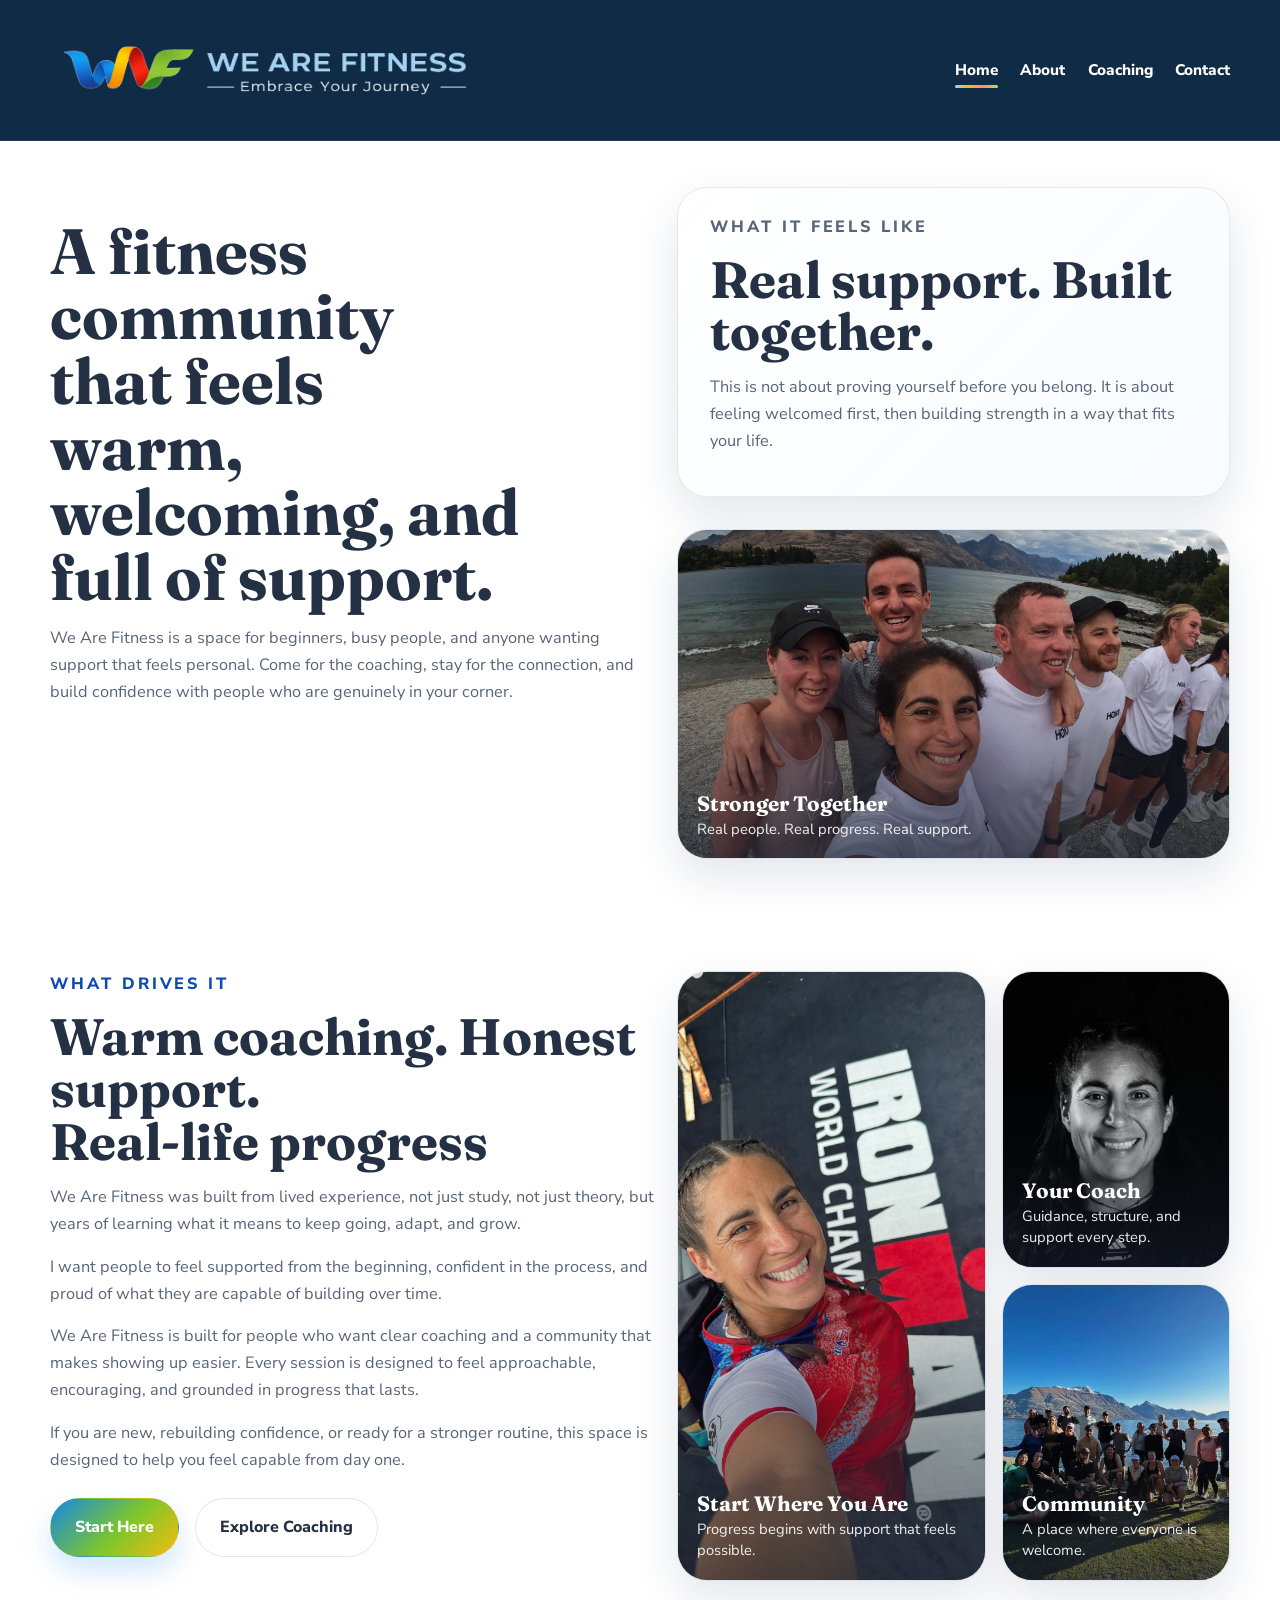
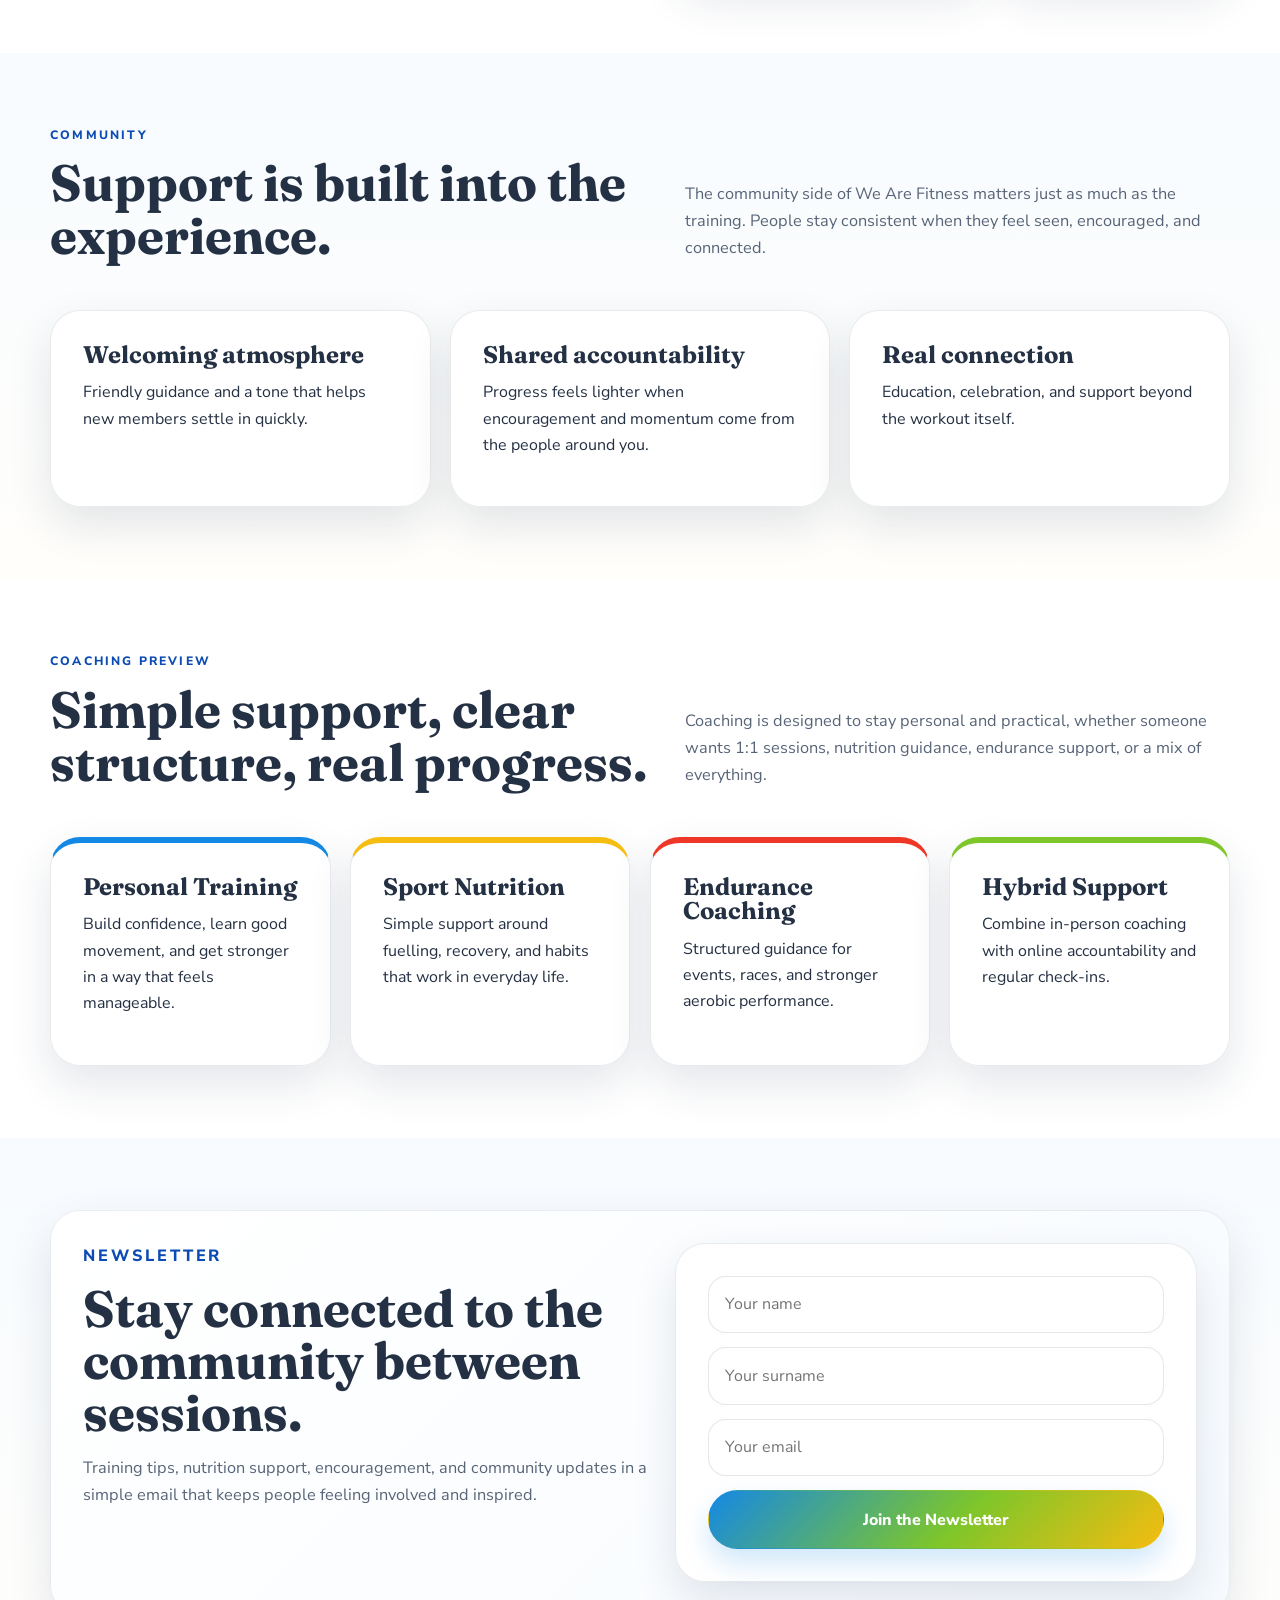
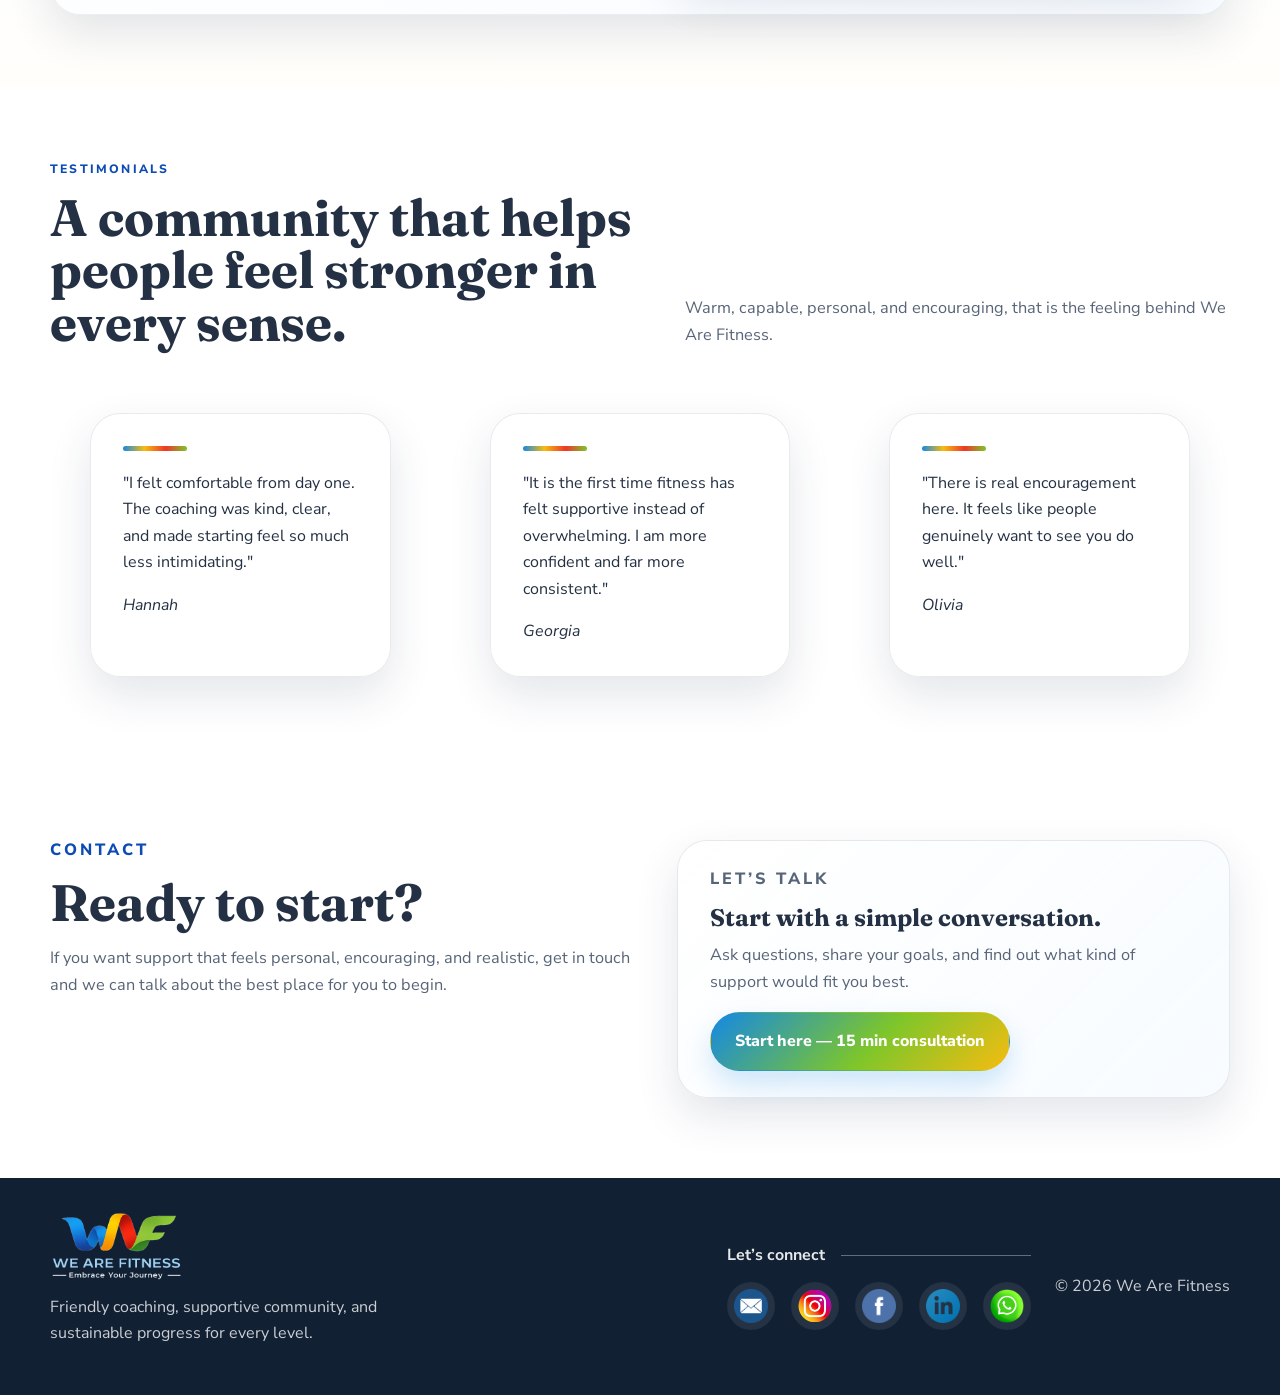
==== commit 3bc881bb: "Update index.html" ====
--- a/public/index.html
+++ b/public/index.html
@@ -253,7 +253,7 @@
             <h2>A community that helps people feel stronger in every sense.</h2>
           </div>
           <p class="section-intro">
-            Warm, capable, personal, and encouraging — that is the feeling behind We Are Fitness.
+            Warm, capable, personal, and encouraging, that is the feeling behind We Are Fitness.
           </p>
         </div>
 
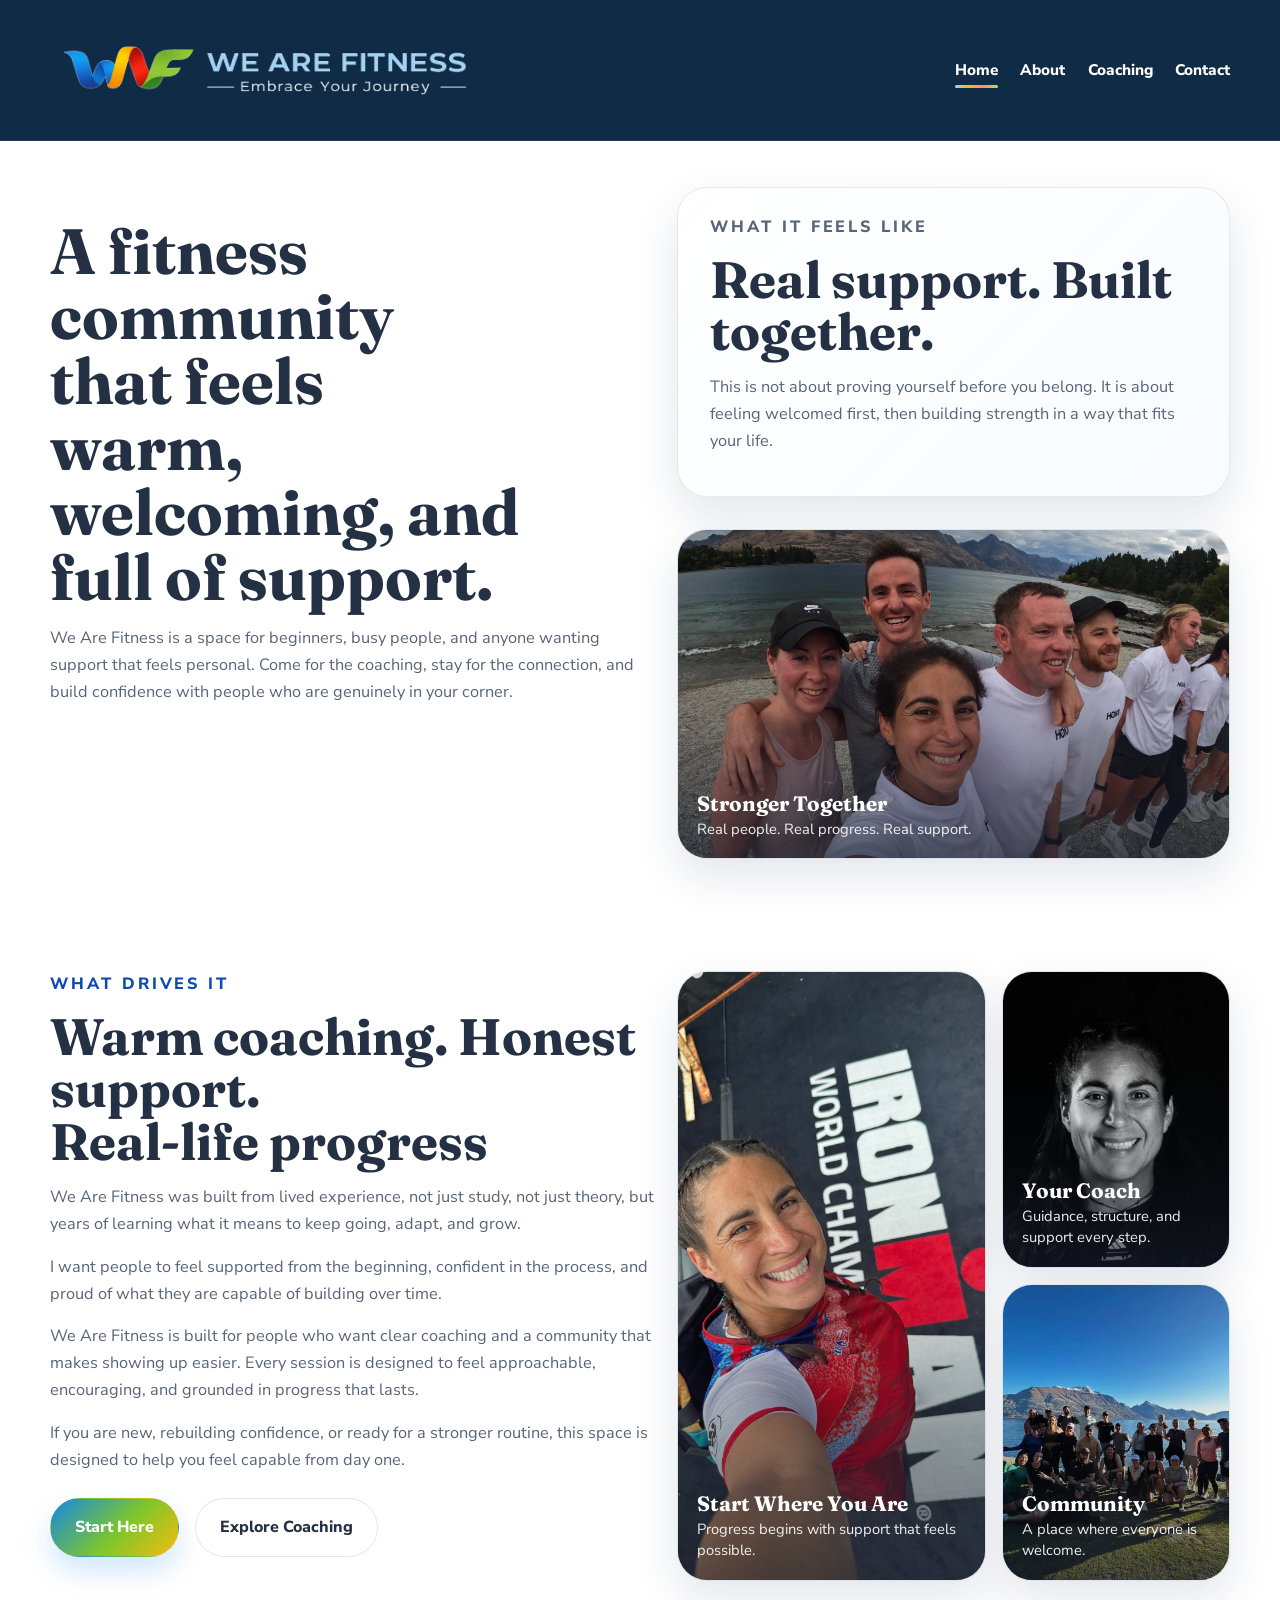
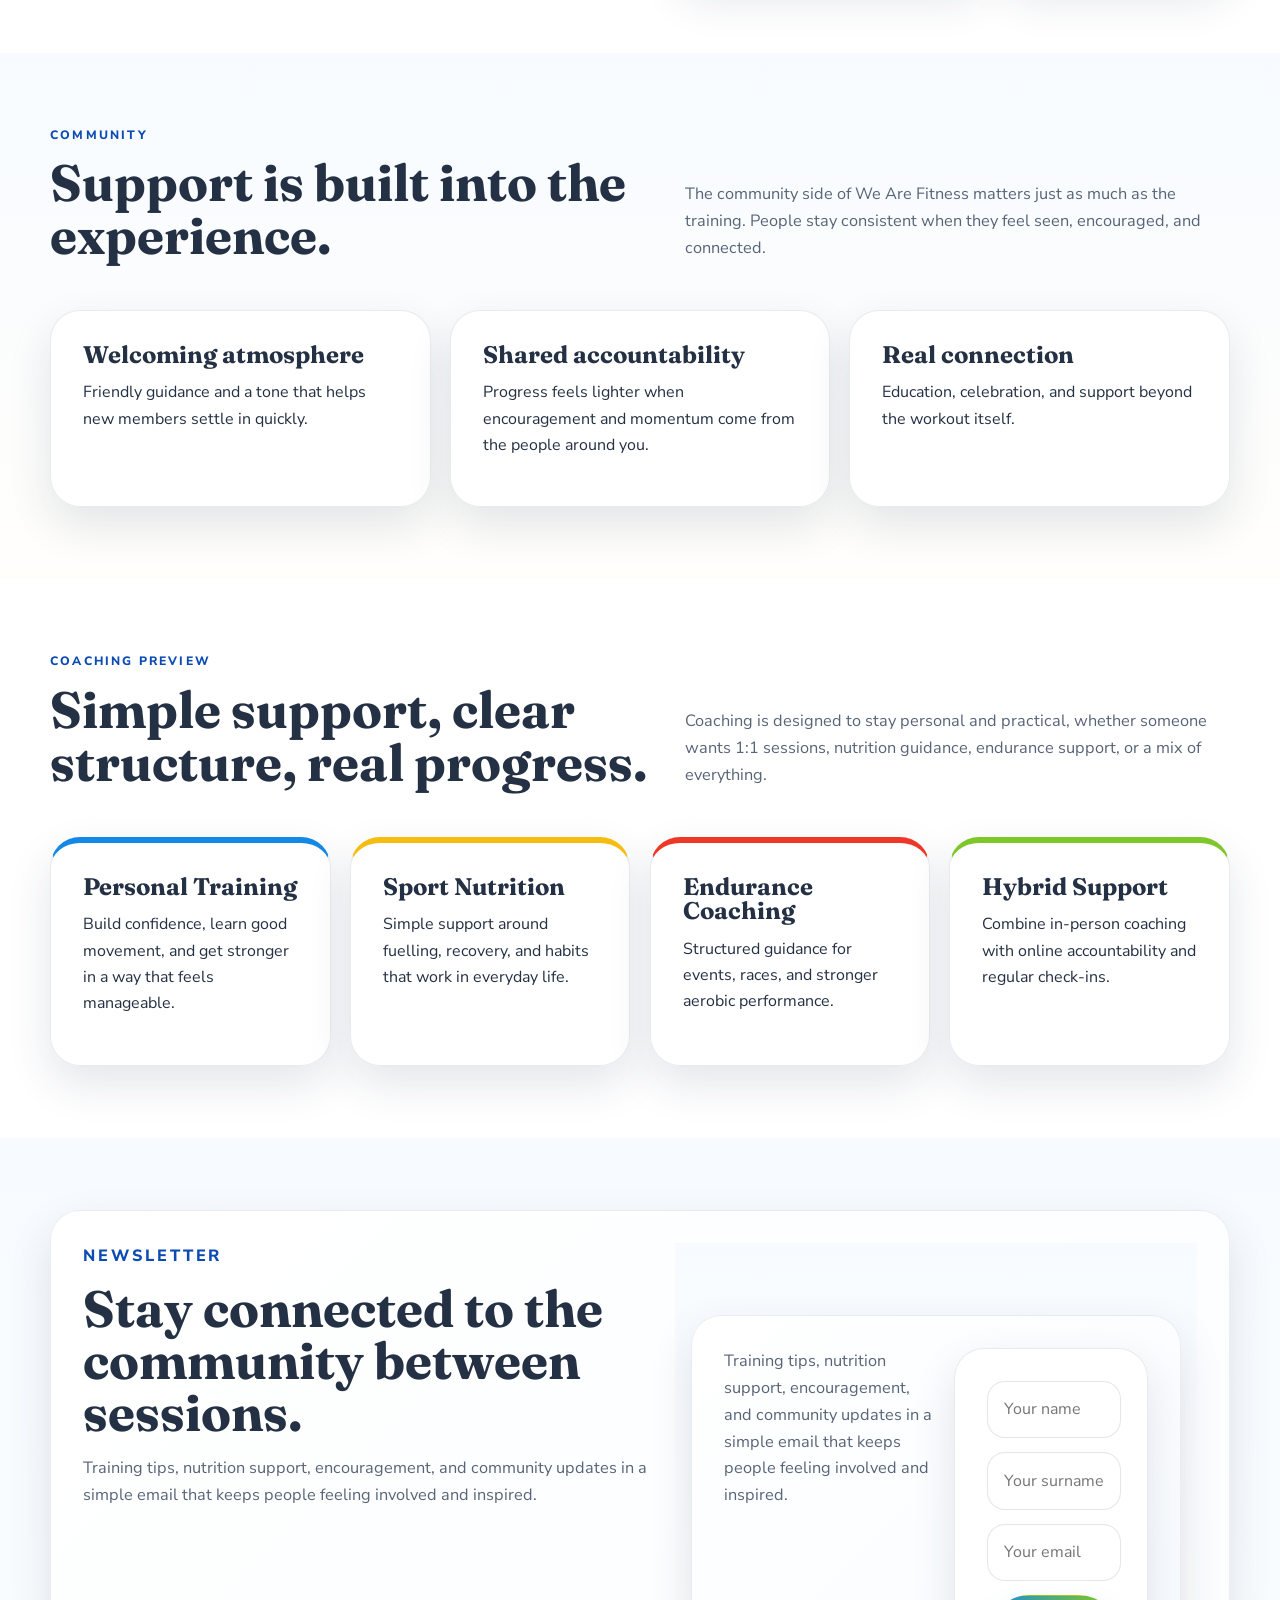
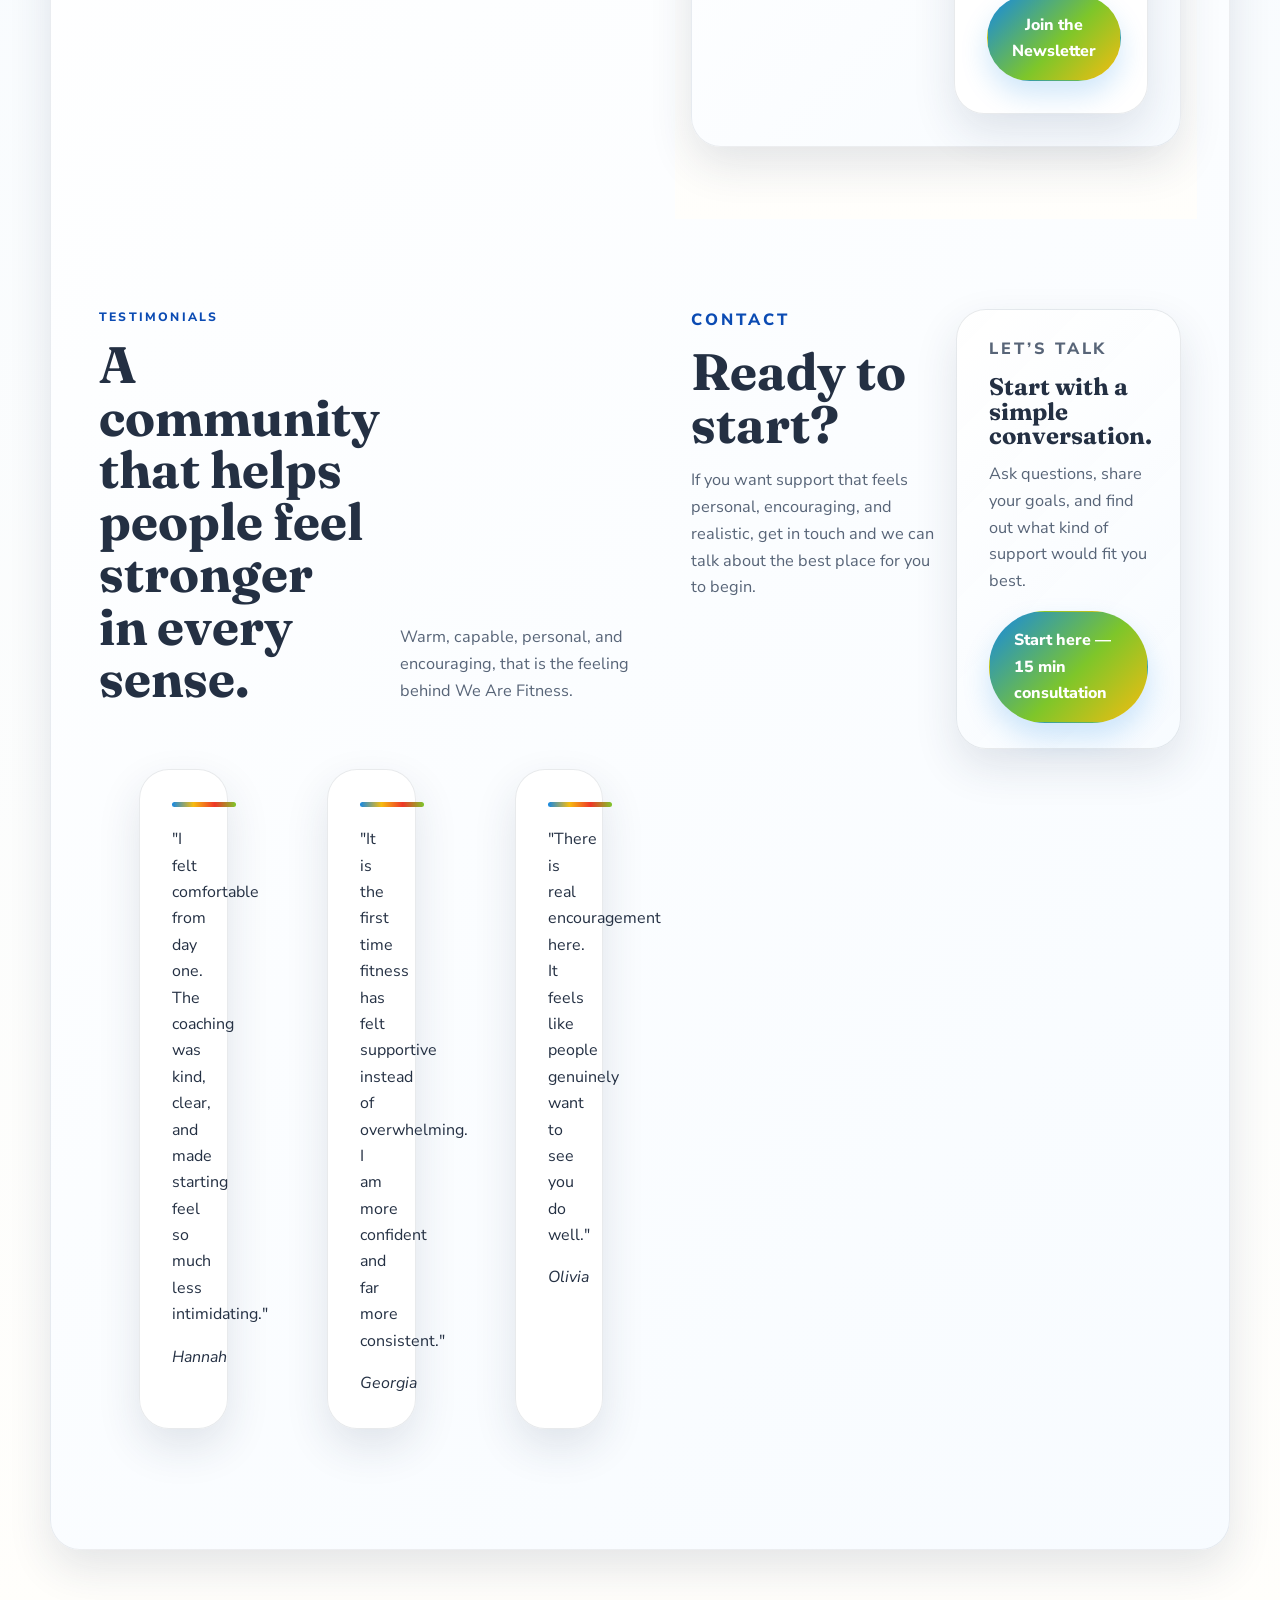
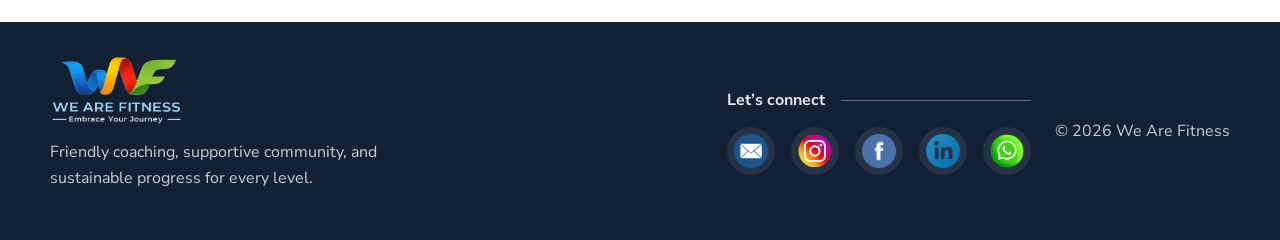
==== commit 8f040c09: "Update index.html" ====
--- a/public/index.html
+++ b/public/index.html
@@ -217,33 +217,36 @@
           </p>
         </div>
 
-<form
-  action="https://wearefitness.us14.list-manage.com/subscribe/post?u=28959d4007cb6961cdeba0f75&amp;id=13c190676f&amp;f_id=00e0bee5f0"
-  method="post"
-  target="_blank"
-  class="newsletter-form"
->
-
-  <input type="text" name="FNAME" placeholder="Your name">
-
-  <input type="text" name="LNAME" placeholder="Your surname">
-
-  <input type="email" name="EMAIL" placeholder="Your email" required>
-
-  <!-- 👇 THIS connects to Newsletter -->
-  <input type="hidden" name="group[47480][2]" value="1">
-
-  <!-- spam protection (keep this) -->
-  <div style="position:absolute; left:-5000px;" aria-hidden="true">
-    <input type="text" name="b_28959d4007cb6961cdeba0f75_13c190676f" tabindex="-1">
+<section class="section section-soft">
+  <div class="container newsletter-shell">
+
+    <div class="newsletter-copy">
+      <p>
+        Training tips, nutrition support, encouragement, and community updates in a simple email that keeps people feeling involved and inspired.
+      </p>
+    </div>
+
+    <form
+      action="https://wearefitness.us14.list-manage.com/subscribe/post?u=28959d4007cb6961cdeba0f75&amp;id=13c190676f&amp;f_id=00e0bee5f0"
+      method="post"
+      target="_blank"
+      class="newsletter-form"
+    >
+      <input type="text" name="FNAME" placeholder="Your name" required>
+      <input type="text" name="LNAME" placeholder="Your surname" required>
+      <input type="email" name="EMAIL" placeholder="Your email" required>
+
+      <div style="position:absolute; left:-5000px;" aria-hidden="true">
+        <input type="text" name="b_28959d4007cb6961cdeba0f75_13c190676f" tabindex="-1" value="">
+      </div>
+
+      <button type="submit" class="button button-primary">
+        Join the Newsletter
+      </button>
+    </form>
+
   </div>
-
-  <button type="submit" class="button button-primary">
-    Join the Newsletter
-  </button>
-
-</form>
-    </section>
+</section>
 
     <section class="section">
       <div class="container">
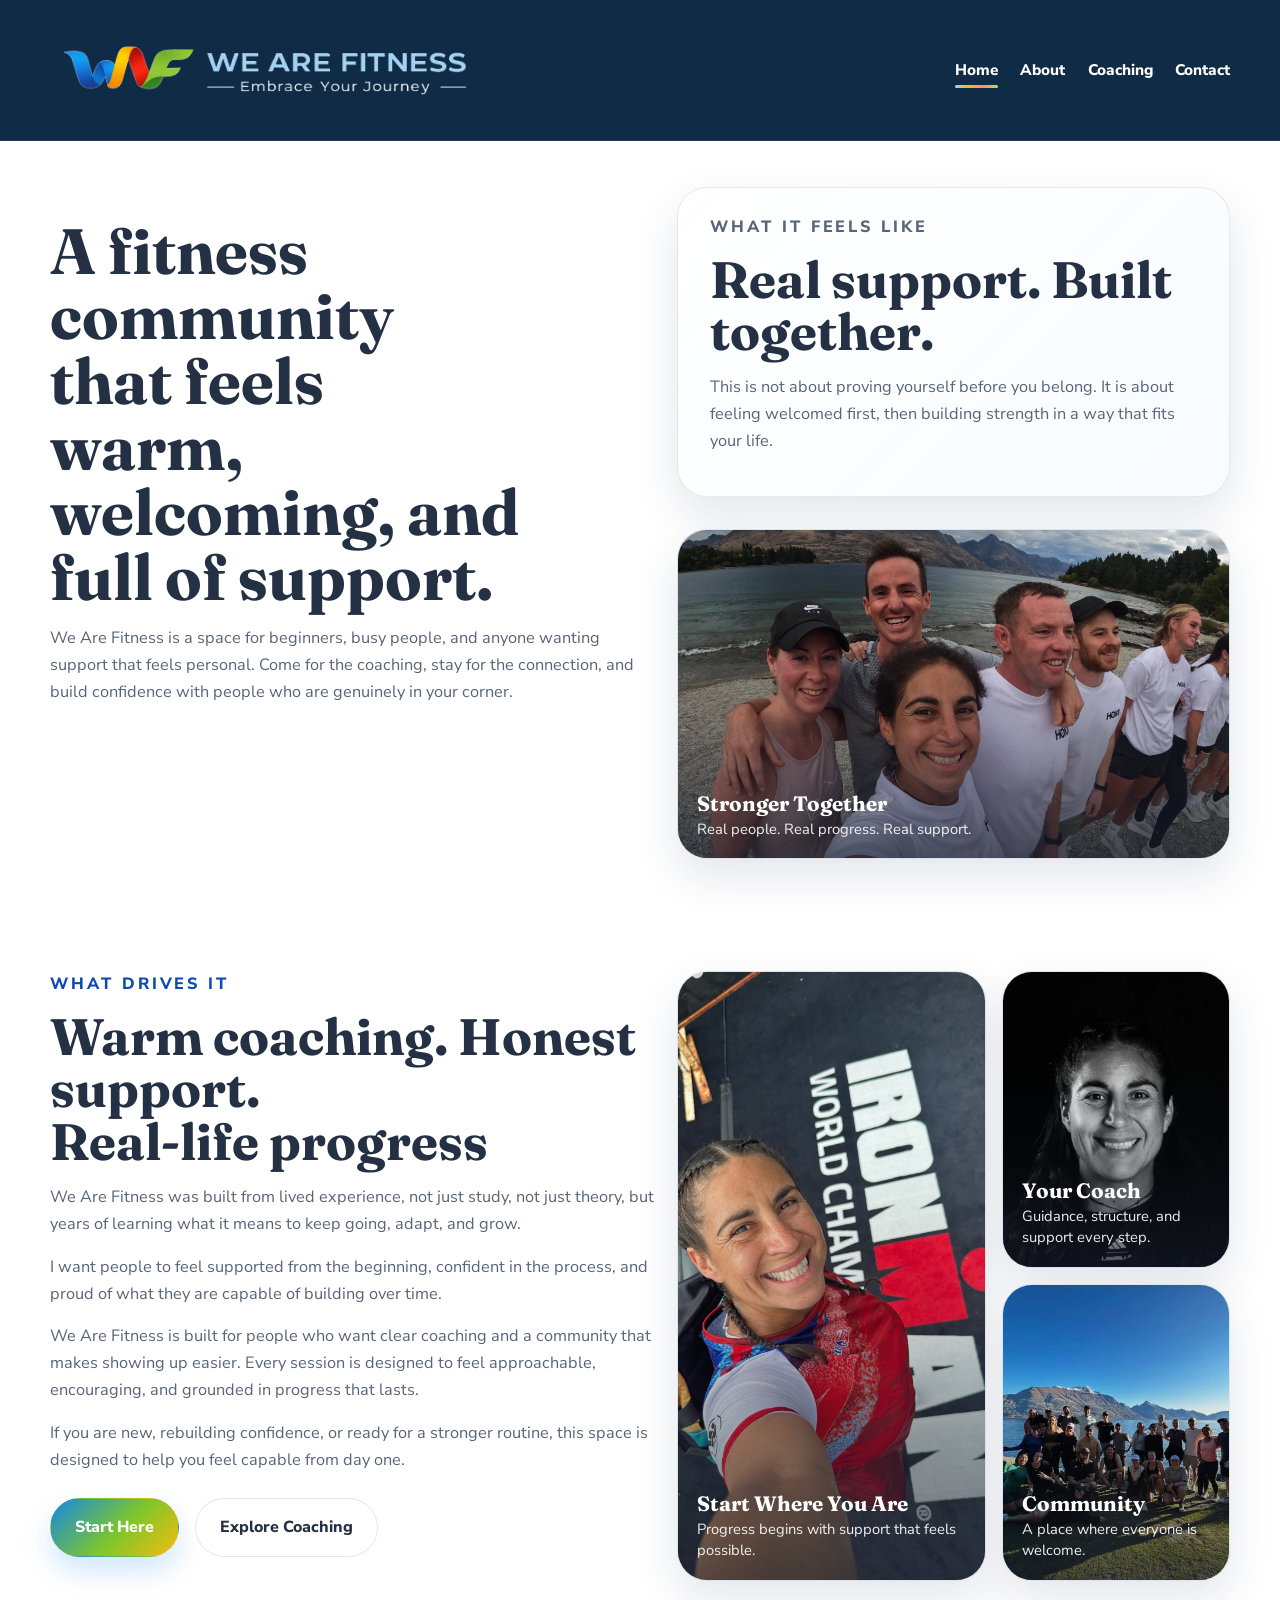
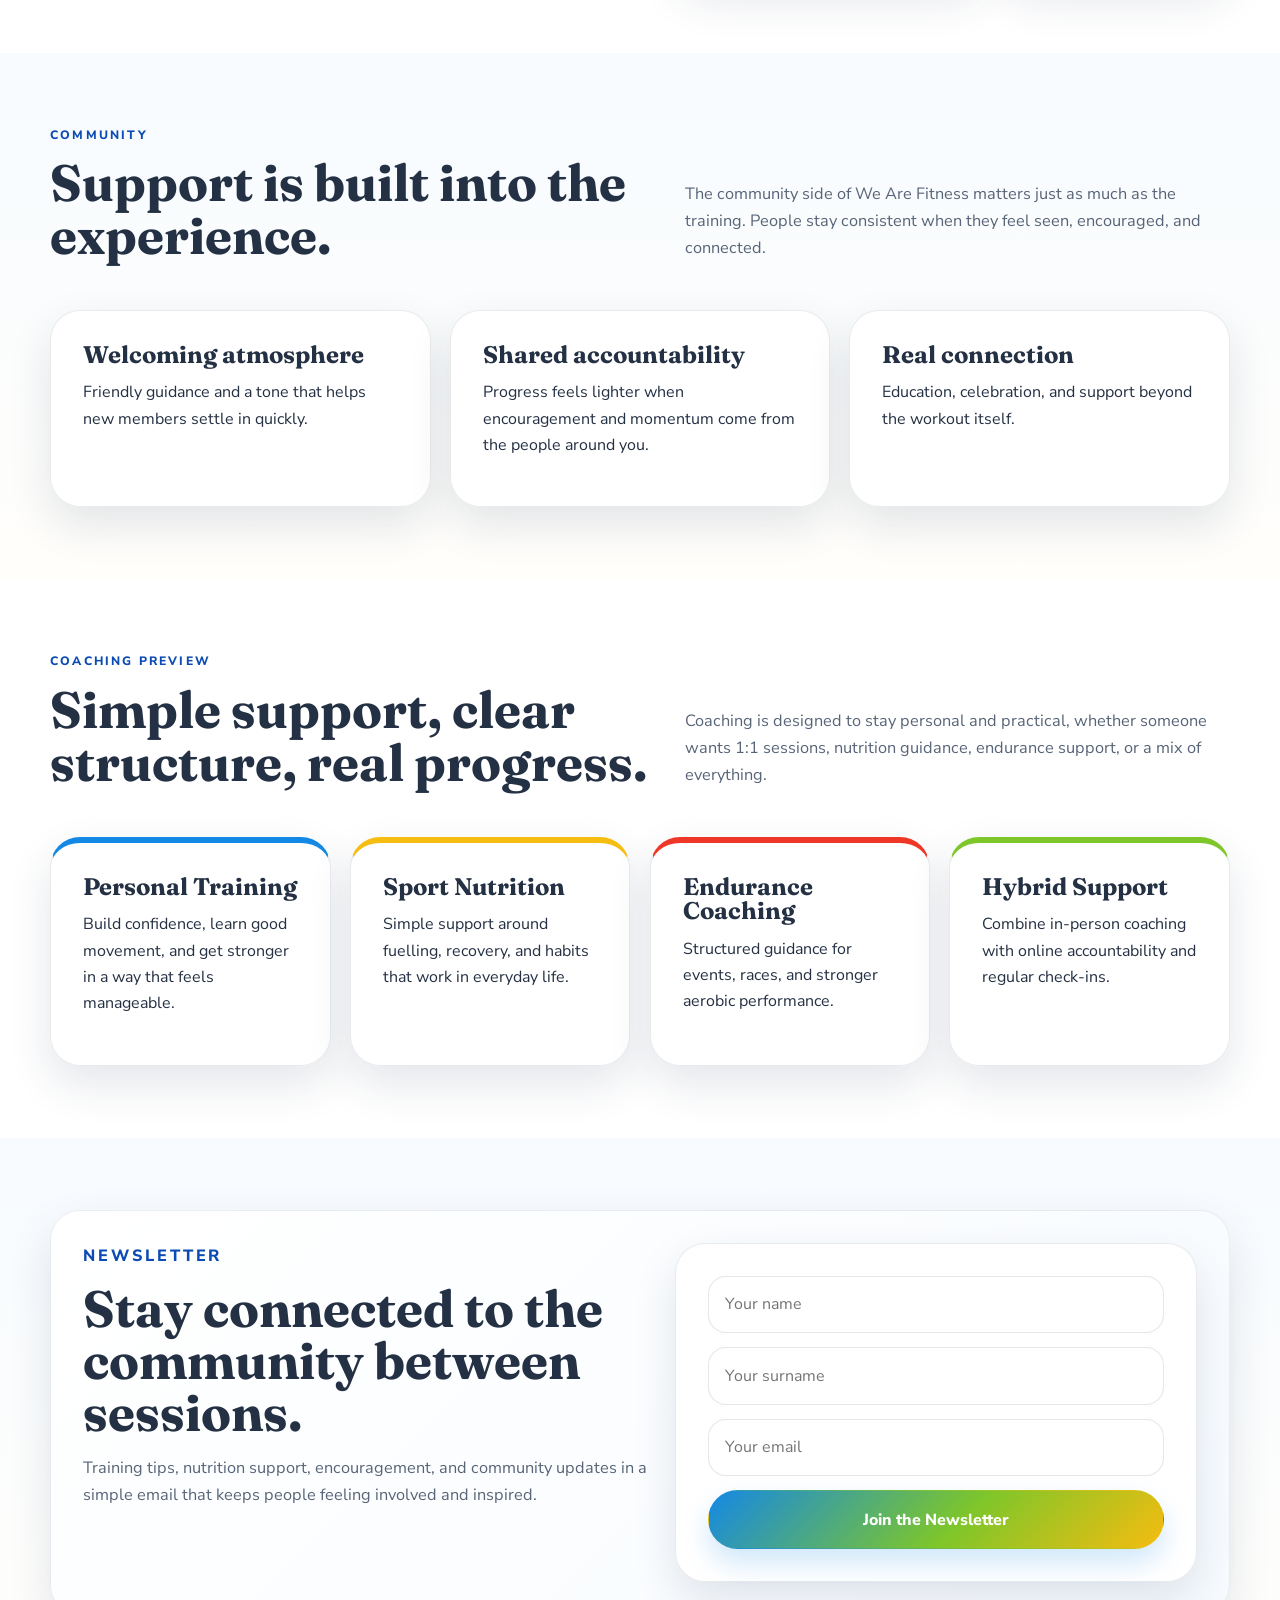
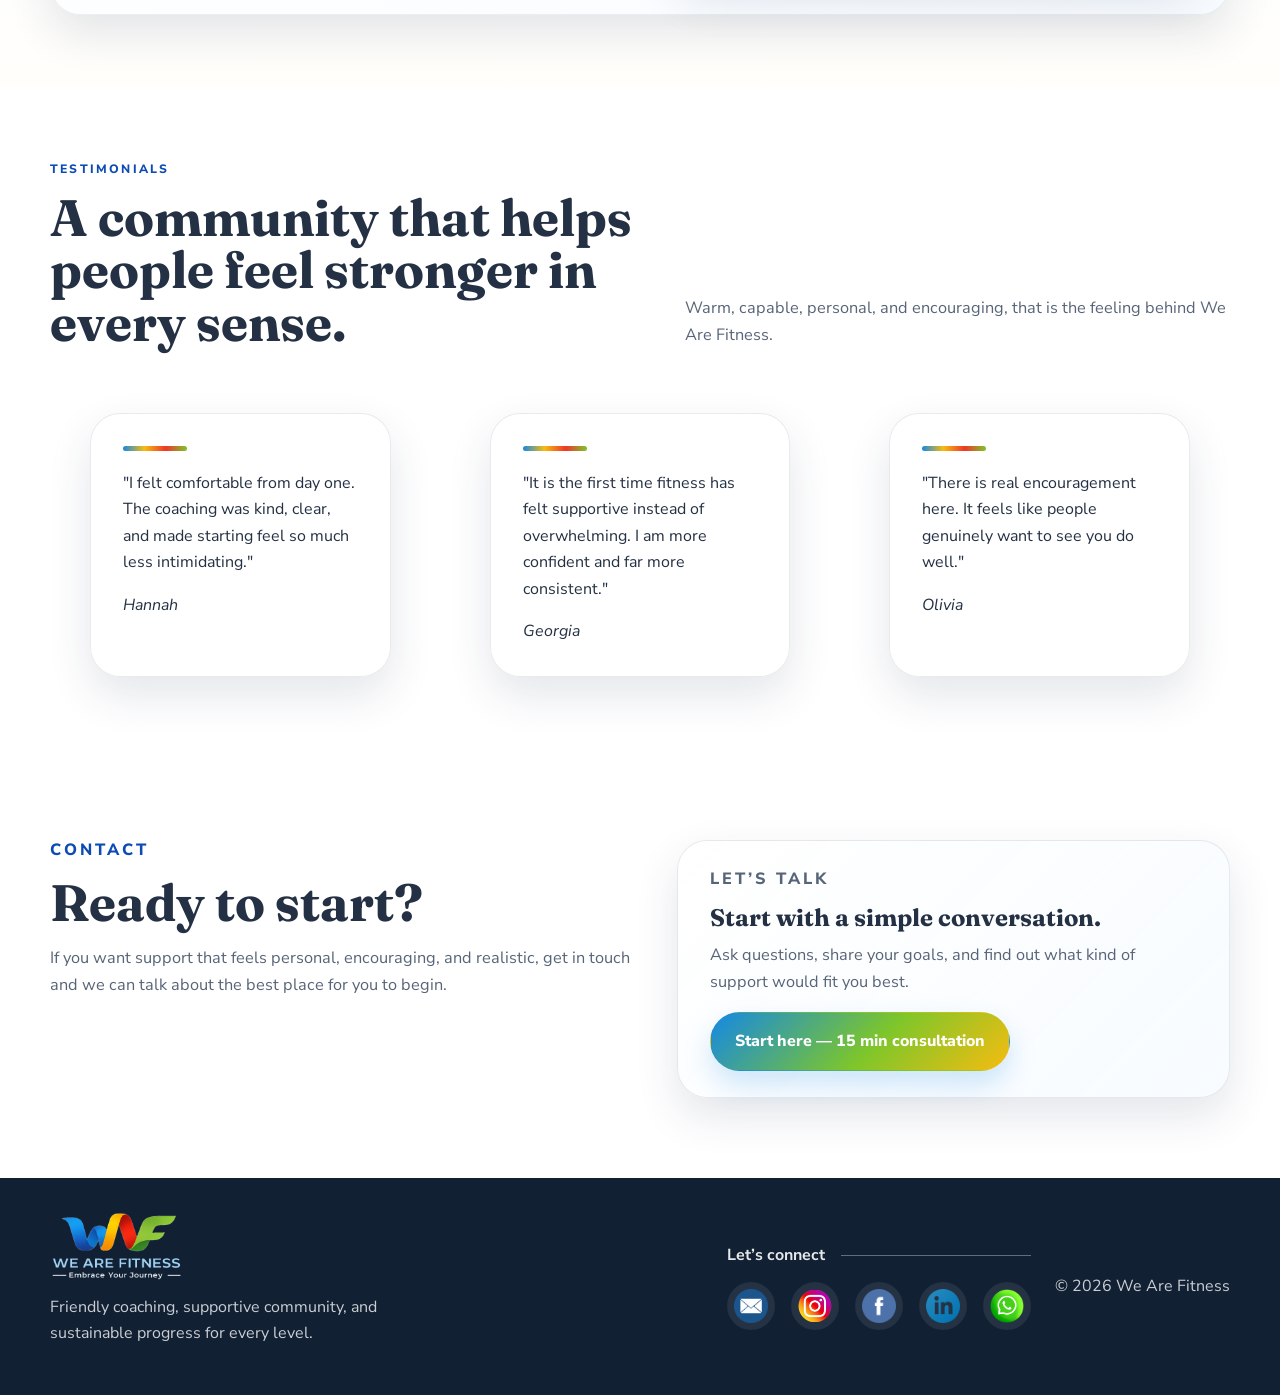
==== commit 3e845623: "Update index.html" ====
--- a/public/index.html
+++ b/public/index.html
@@ -207,20 +207,11 @@
       </div>
     </section>
 
-    <section class="section section-soft">
-      <div class="container newsletter-shell">
-        <div class="newsletter-copy">
-          <p class="section-label">Newsletter</p>
-          <h2>Stay connected to the community between sessions.</h2>
-          <p>
-            Training tips, nutrition support, encouragement, and community updates in a simple email that keeps people feeling involved and inspired.
-          </p>
-        </div>
-
 <section class="section section-soft">
   <div class="container newsletter-shell">
-
     <div class="newsletter-copy">
+      <p class="section-label">Newsletter</p>
+      <h2>Stay connected to the community between sessions.</h2>
       <p>
         Training tips, nutrition support, encouragement, and community updates in a simple email that keeps people feeling involved and inspired.
       </p>
@@ -244,7 +235,6 @@
         Join the Newsletter
       </button>
     </form>
-
   </div>
 </section>
 
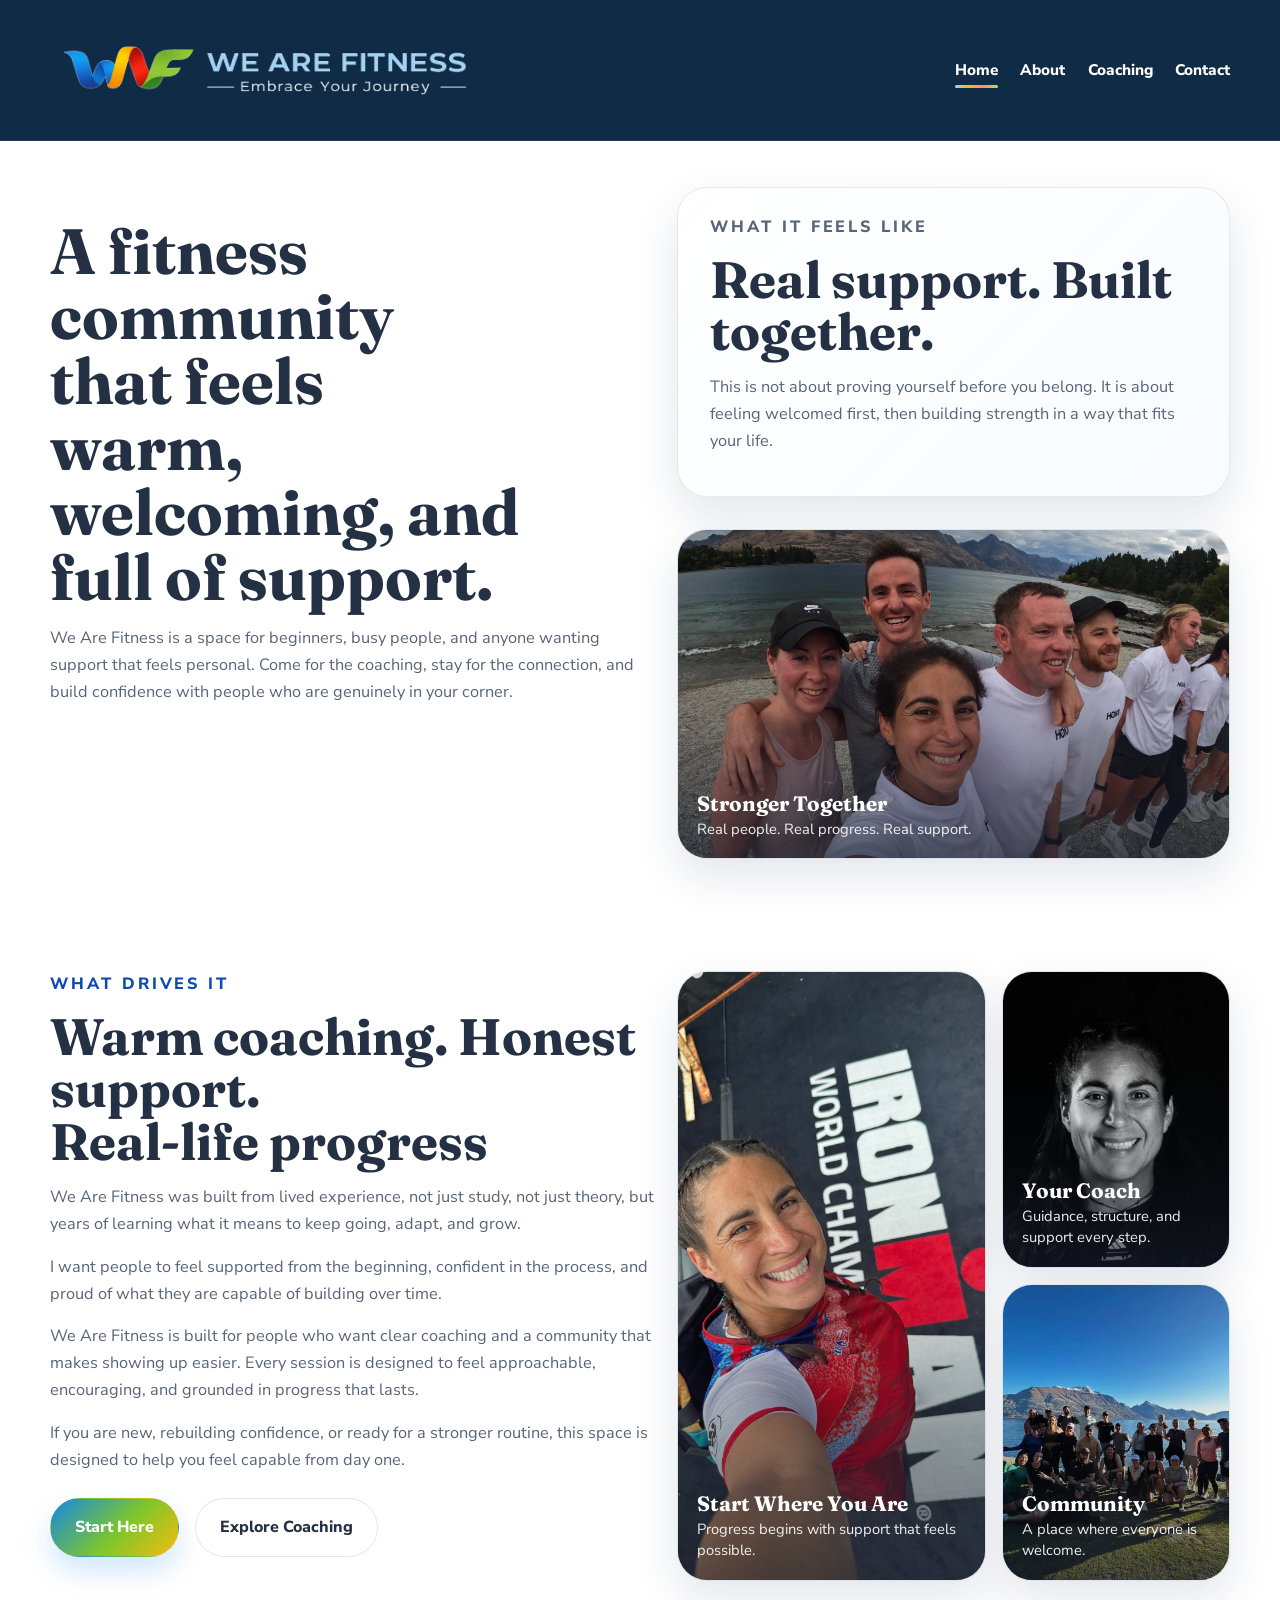
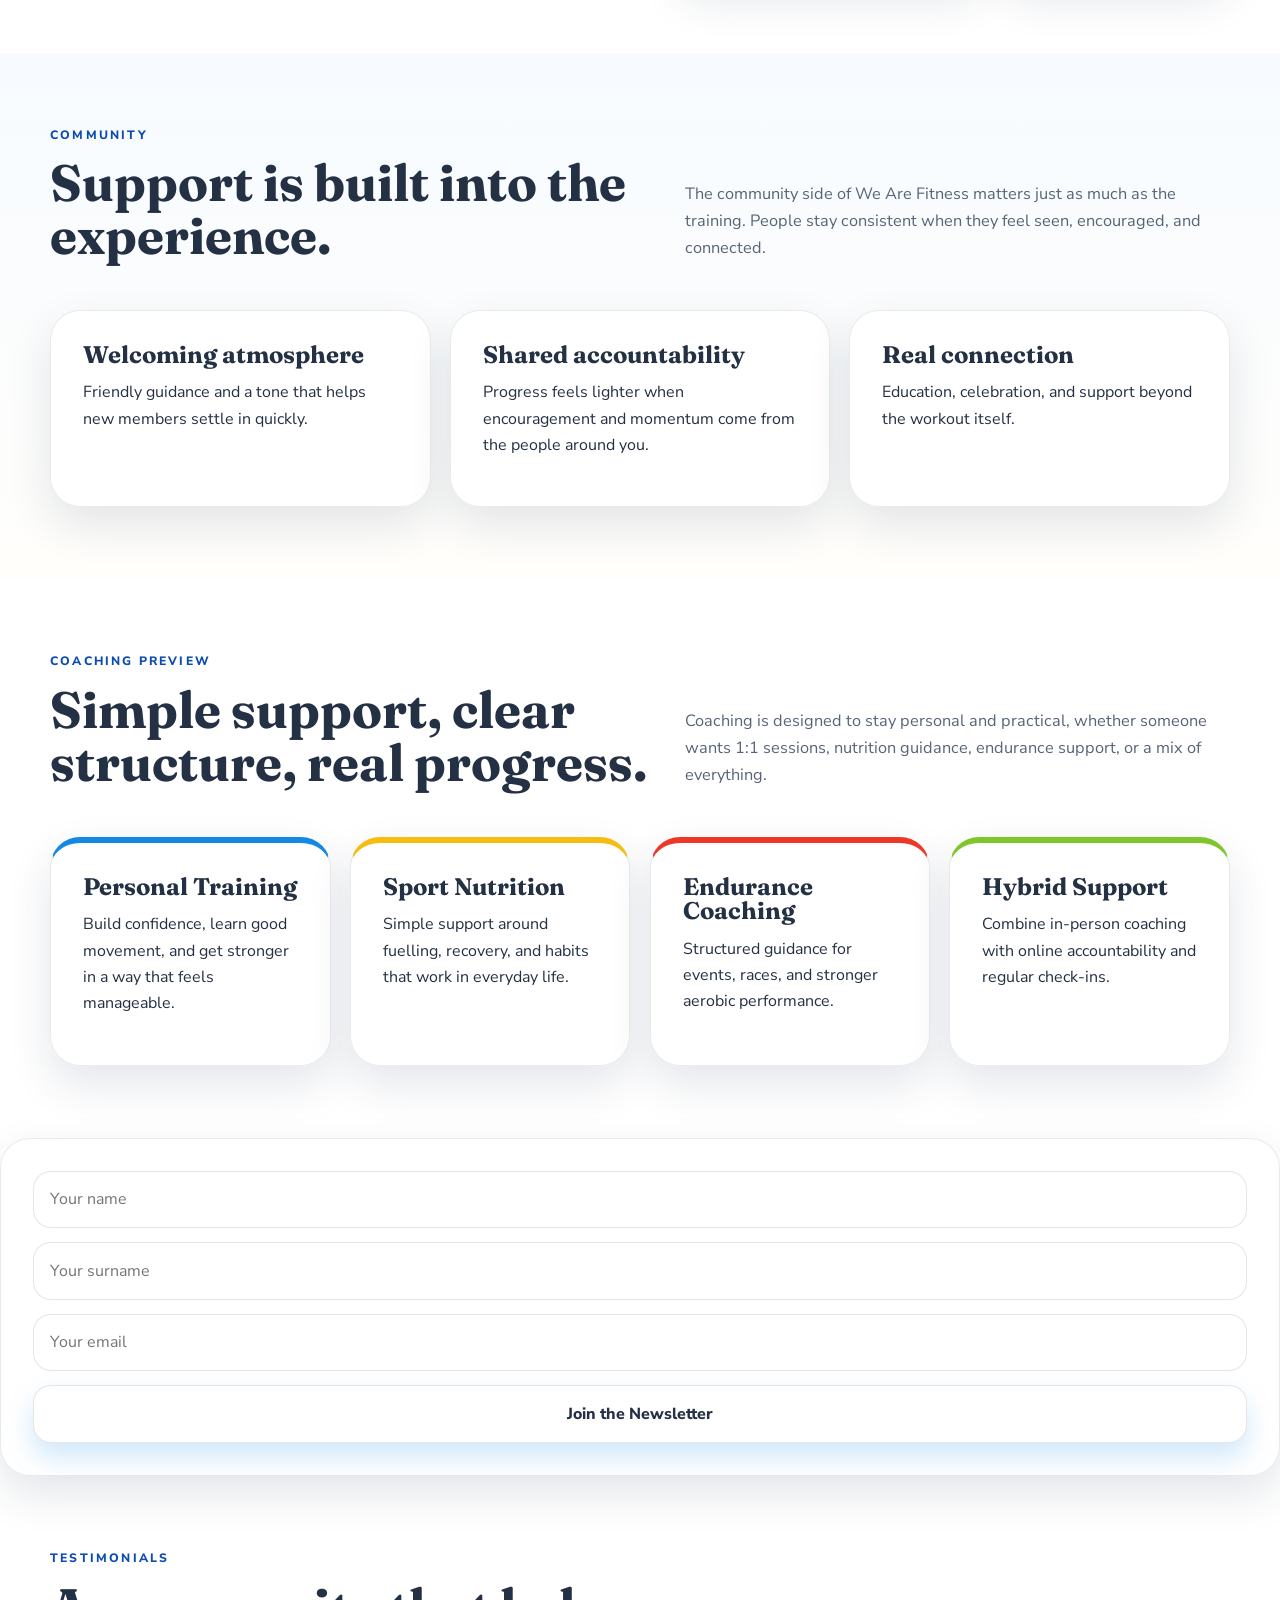
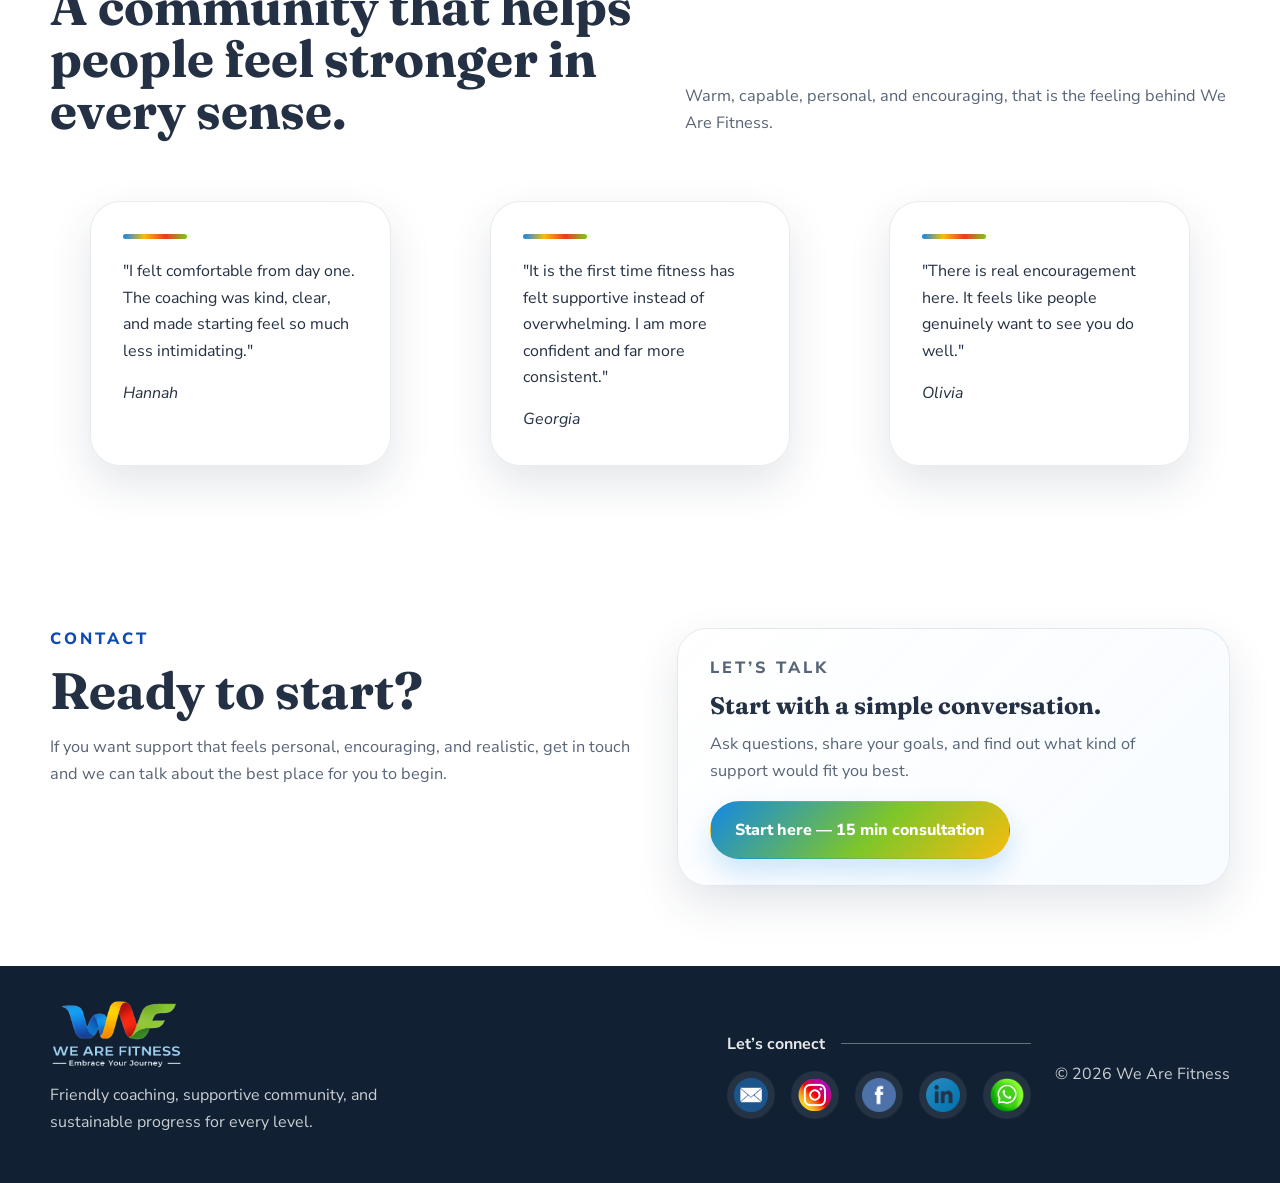
==== commit 9f6b2d19: "Update index.html" ====
--- a/public/index.html
+++ b/public/index.html
@@ -207,36 +207,28 @@
       </div>
     </section>
 
-<section class="section section-soft">
-  <div class="container newsletter-shell">
-    <div class="newsletter-copy">
-      <p class="section-label">Newsletter</p>
-      <h2>Stay connected to the community between sessions.</h2>
-      <p>
-        Training tips, nutrition support, encouragement, and community updates in a simple email that keeps people feeling involved and inspired.
-      </p>
-    </div>
-
-    <form
-      action="https://wearefitness.us14.list-manage.com/subscribe/post?u=28959d4007cb6961cdeba0f75&amp;id=13c190676f&amp;f_id=00e0bee5f0"
-      method="post"
-      target="_blank"
-      class="newsletter-form"
-    >
-      <input type="text" name="FNAME" placeholder="Your name" required>
-      <input type="text" name="LNAME" placeholder="Your surname" required>
-      <input type="email" name="EMAIL" placeholder="Your email" required>
-
-      <div style="position:absolute; left:-5000px;" aria-hidden="true">
-        <input type="text" name="b_28959d4007cb6961cdeba0f75_13c190676f" tabindex="-1" value="">
-      </div>
-
-      <button type="submit" class="button button-primary">
-        Join the Newsletter
-      </button>
-    </form>
+<form
+  action="https://wearefitness.us14.list-manage.com/subscribe/post?u=28959d4007cb6961cdeba0f75&amp;id=13c190676f&amp;f_id=00e0bee5f0"
+  method="post"
+  target="_blank"
+  accept-charset="utf-8"
+  class="newsletter-form"
+>
+  <input type="text" name="FNAME" placeholder="Your name" required>
+  <input type="text" name="LNAME" placeholder="Your surname" required>
+  <input type="email" name="EMAIL" placeholder="Your email" required>
+
+  <div aria-hidden="true" style="position:absolute; left:-5000px;">
+    <input type="text" name="b_28959d4007cb6961cdeba0f75_13c190676f" tabindex="-1" value="">
   </div>
-</section>
+
+  <input
+    type="submit"
+    name="subscribe"
+    value="Join the Newsletter"
+    class="button button-primary"
+  >
+</form>
 
     <section class="section">
       <div class="container">
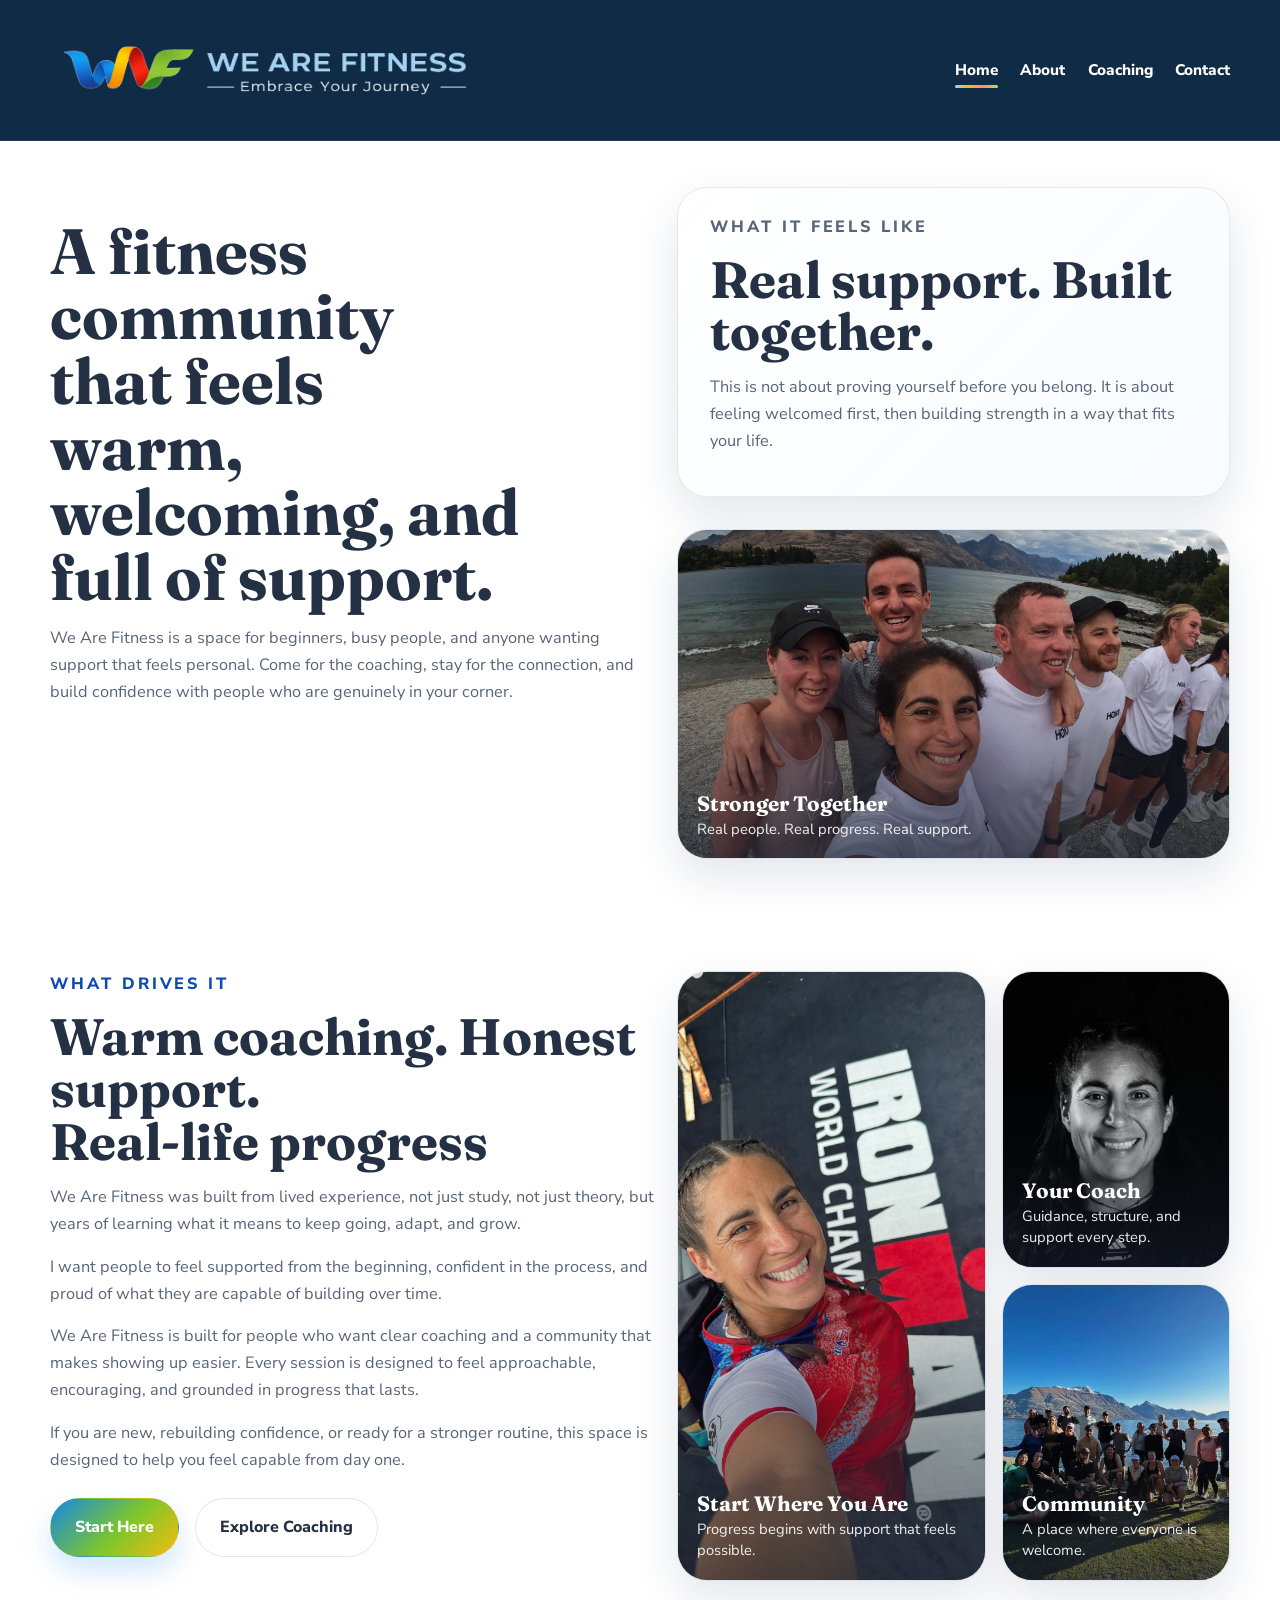
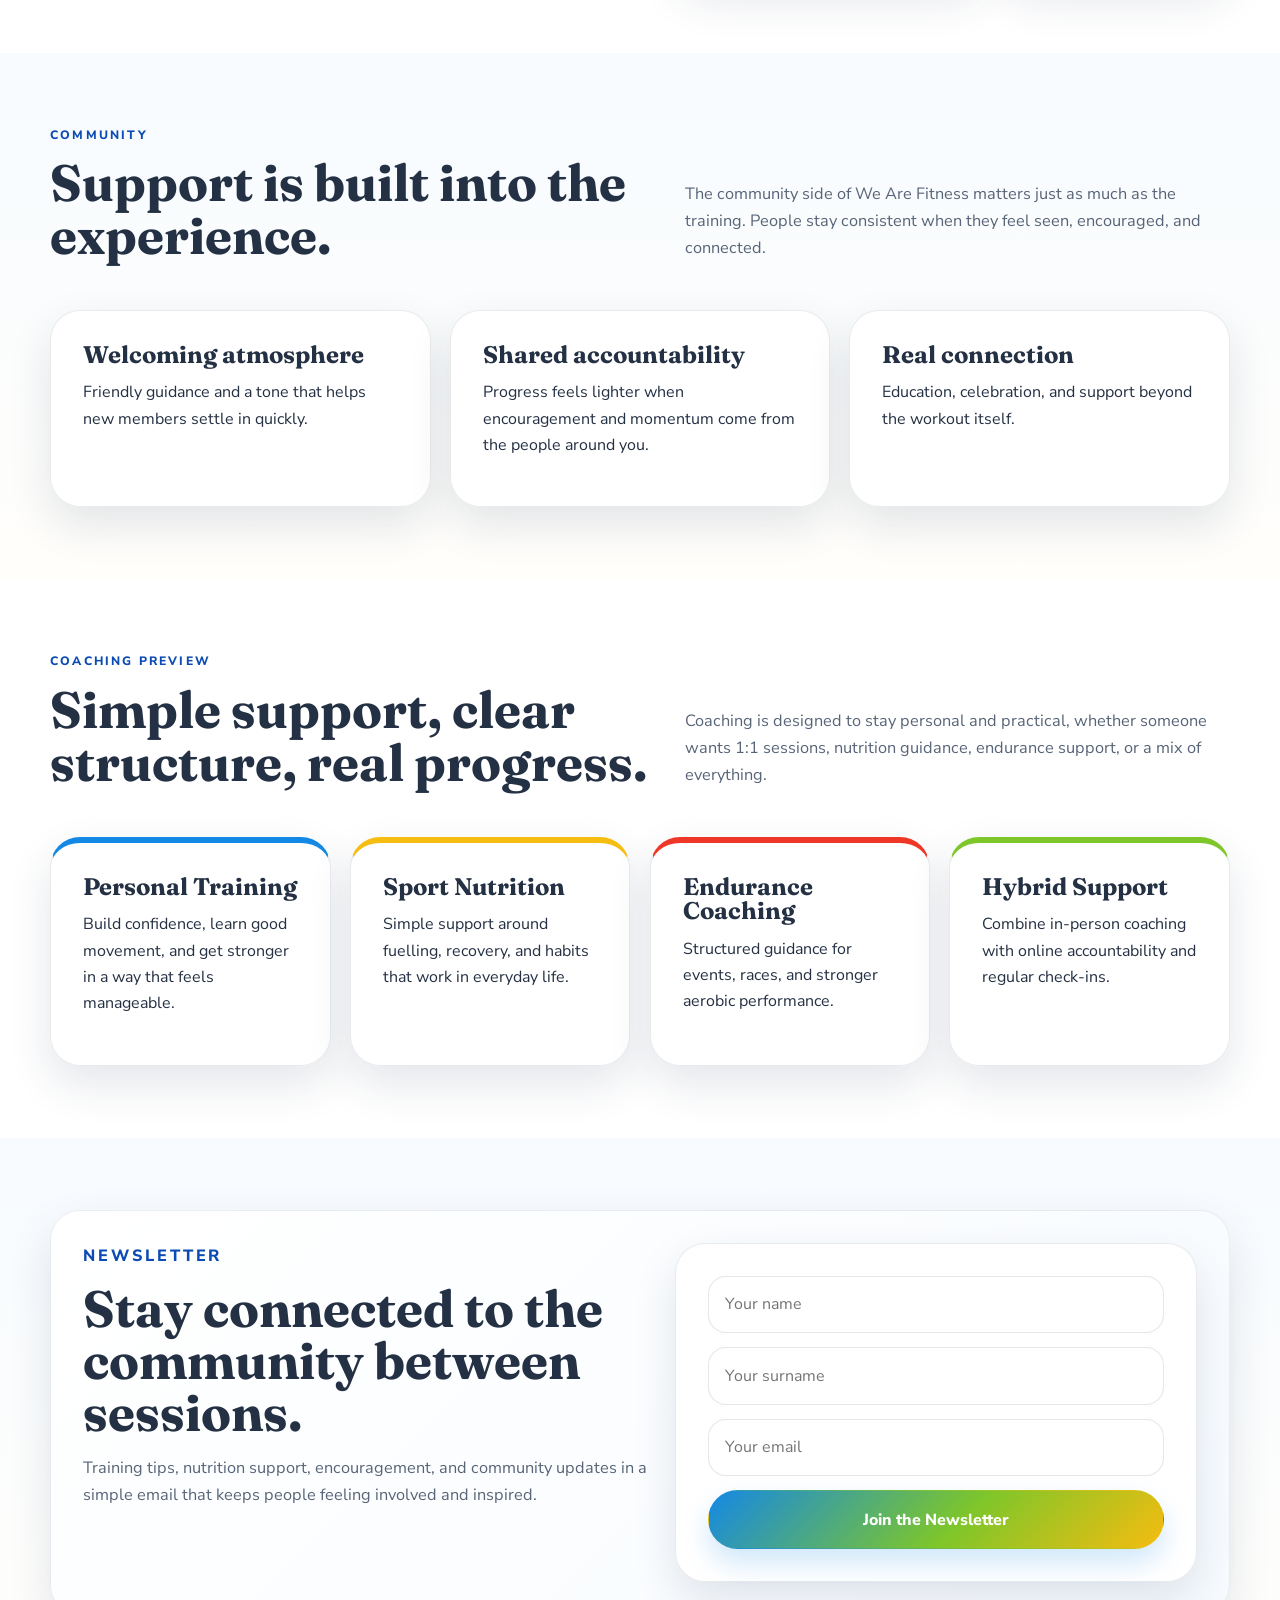
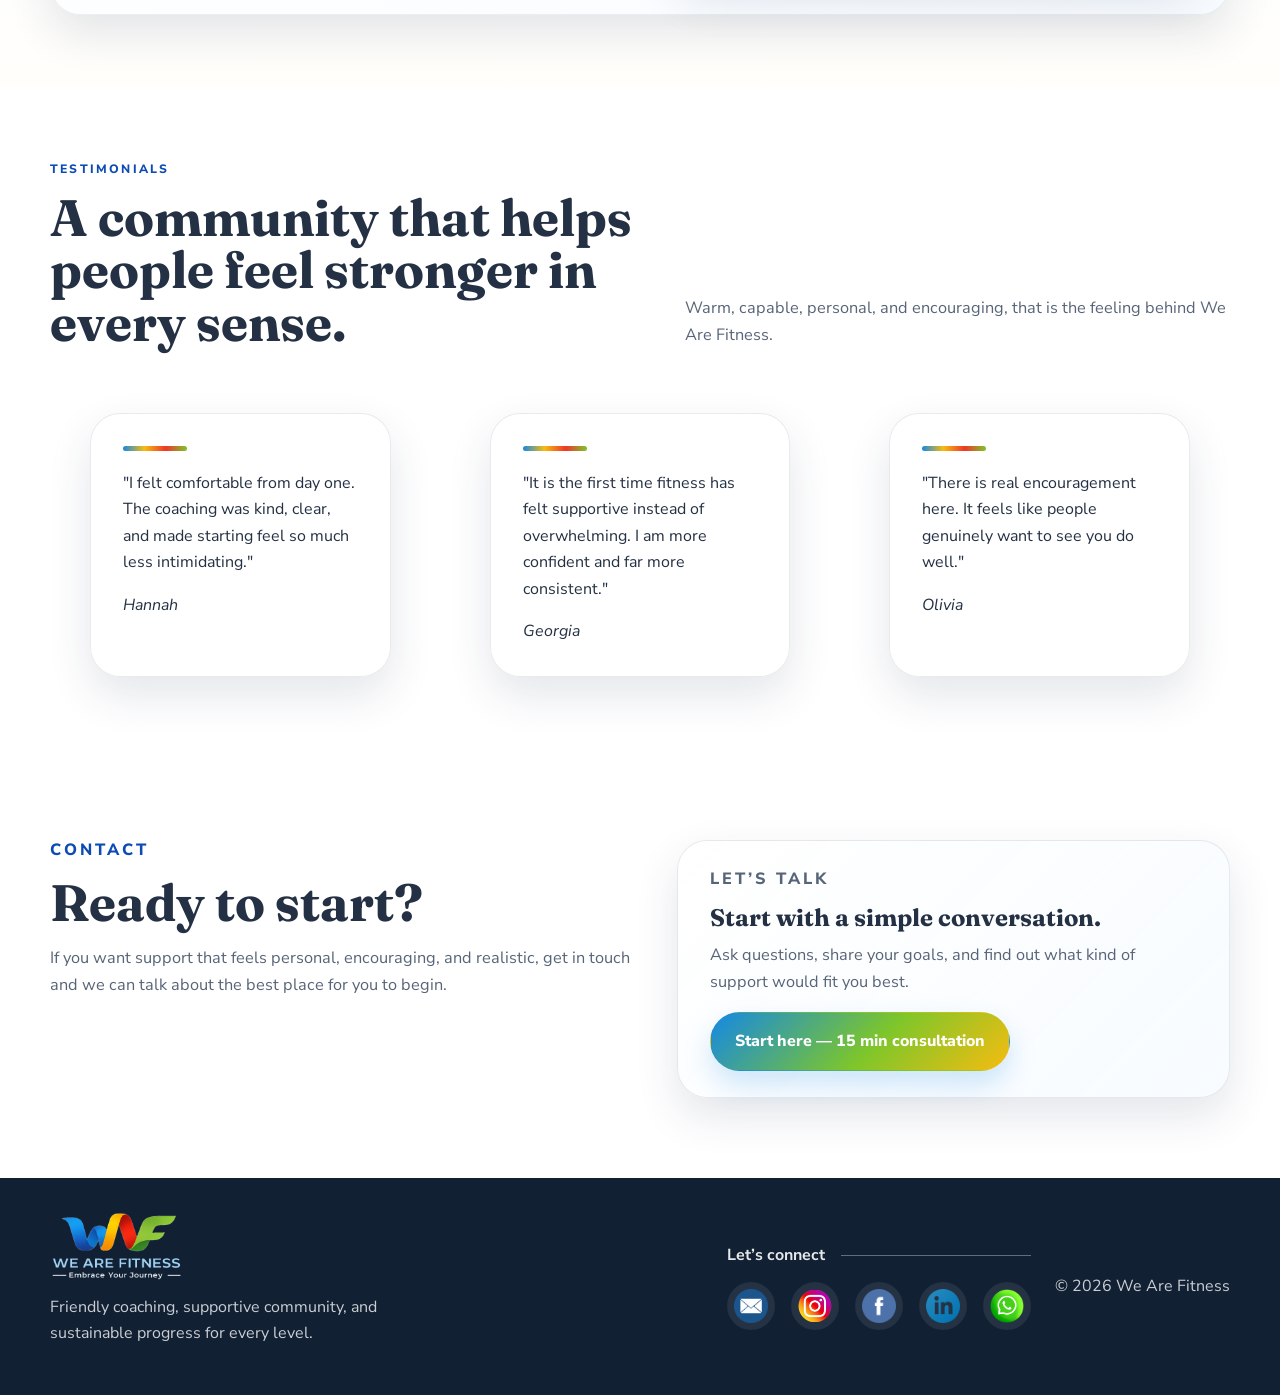
==== commit ba946682: "Update index.html" ====
--- a/public/index.html
+++ b/public/index.html
@@ -207,28 +207,36 @@
       </div>
     </section>
 
-<form
-  action="https://wearefitness.us14.list-manage.com/subscribe/post?u=28959d4007cb6961cdeba0f75&amp;id=13c190676f&amp;f_id=00e0bee5f0"
-  method="post"
-  target="_blank"
-  accept-charset="utf-8"
-  class="newsletter-form"
->
-  <input type="text" name="FNAME" placeholder="Your name" required>
-  <input type="text" name="LNAME" placeholder="Your surname" required>
-  <input type="email" name="EMAIL" placeholder="Your email" required>
-
-  <div aria-hidden="true" style="position:absolute; left:-5000px;">
-    <input type="text" name="b_28959d4007cb6961cdeba0f75_13c190676f" tabindex="-1" value="">
+<section class="section section-soft">
+  <div class="container newsletter-shell">
+    <div class="newsletter-copy">
+      <p class="section-label">Newsletter</p>
+      <h2>Stay connected to the community between sessions.</h2>
+      <p>
+        Training tips, nutrition support, encouragement, and community updates in a simple email that keeps people feeling involved and inspired.
+      </p>
+    </div>
+
+    <form
+      action="https://wearefitness.us14.list-manage.com/subscribe/post?u=28959d4007cb6961cdeba0f75&amp;id=13c190676f&amp;f_id=00e0bee5f0"
+      method="post"
+      target="_blank"
+      class="newsletter-form"
+    >
+      <input type="text" name="FNAME" placeholder="Your name" required>
+      <input type="text" name="LNAME" placeholder="Your surname" required>
+      <input type="email" name="EMAIL" placeholder="Your email" required>
+
+      <div style="position:absolute; left:-5000px;" aria-hidden="true">
+        <input type="text" name="b_28959d4007cb6961cdeba0f75_13c190676f" tabindex="-1" value="">
+      </div>
+
+      <button type="submit" class="button button-primary">
+        Join the Newsletter
+      </button>
+    </form>
   </div>
-
-  <input
-    type="submit"
-    name="subscribe"
-    value="Join the Newsletter"
-    class="button button-primary"
-  >
-</form>
+</section>
 
     <section class="section">
       <div class="container">
